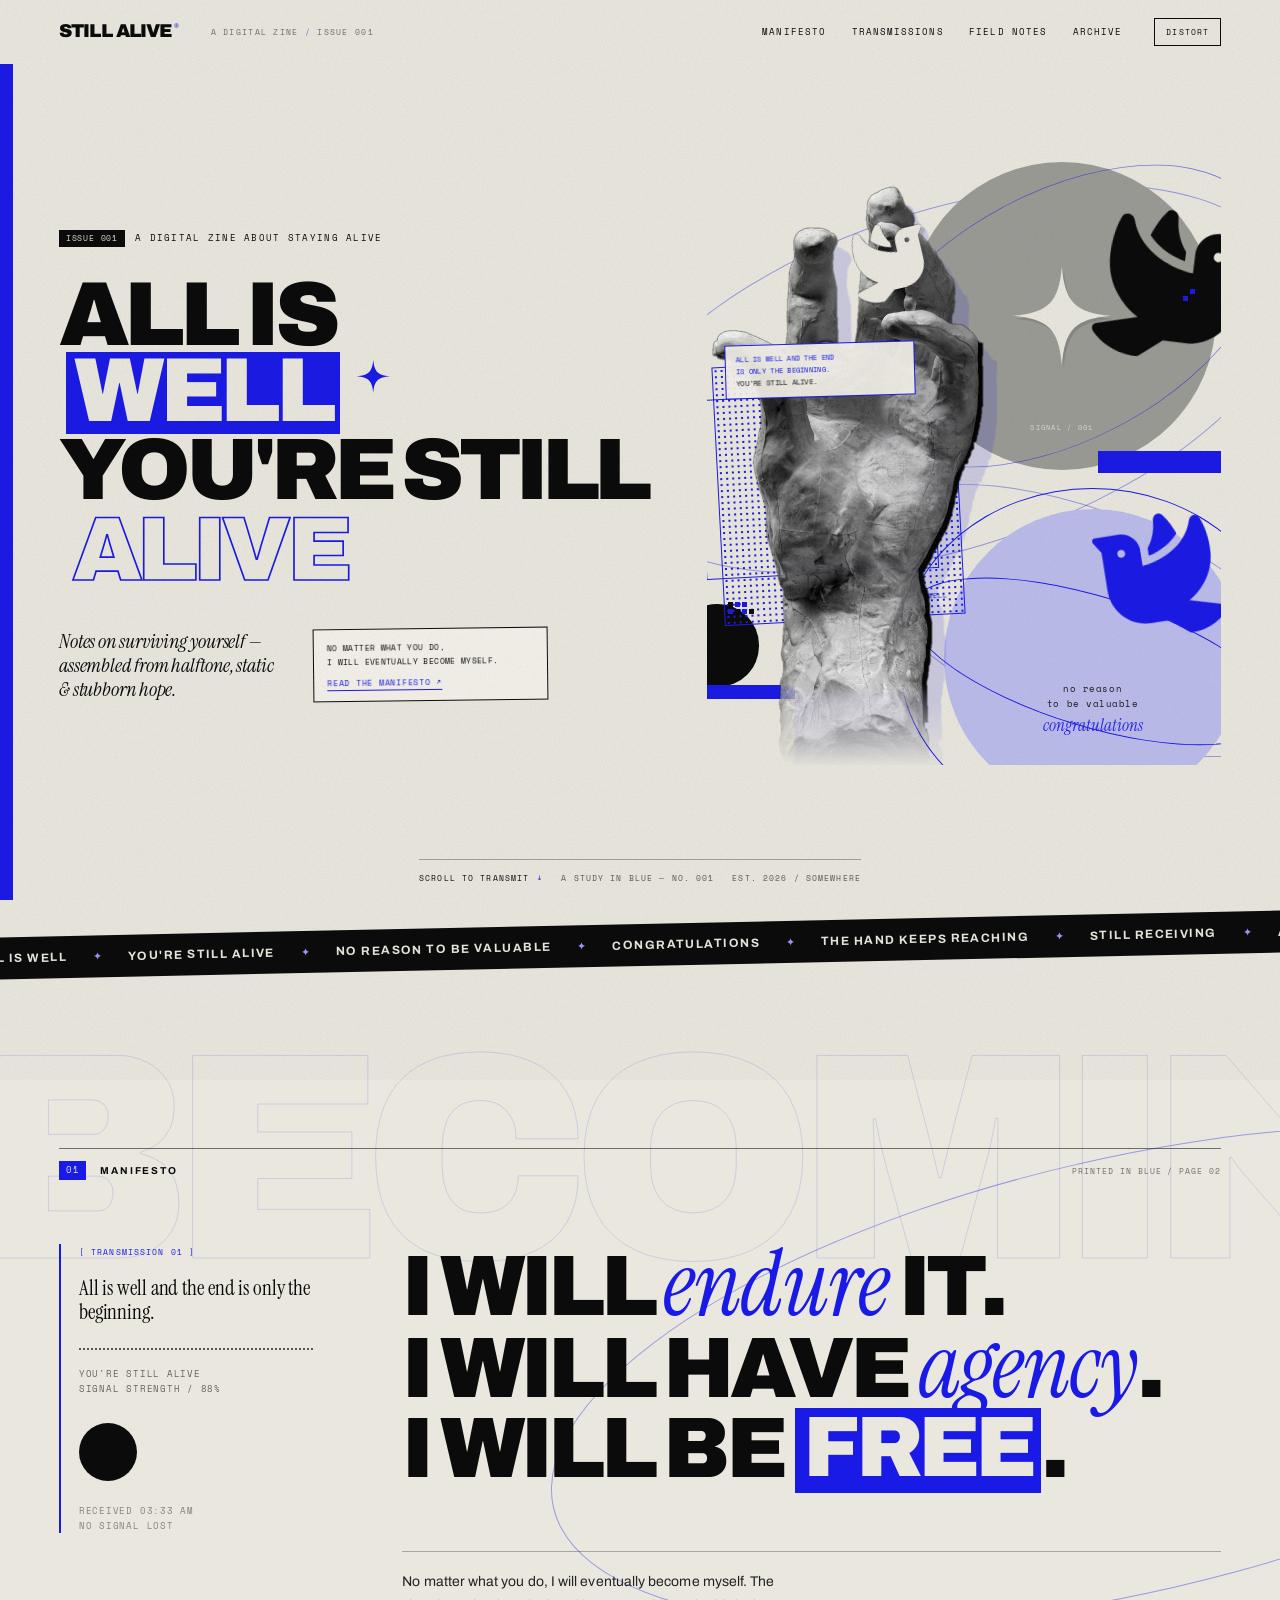
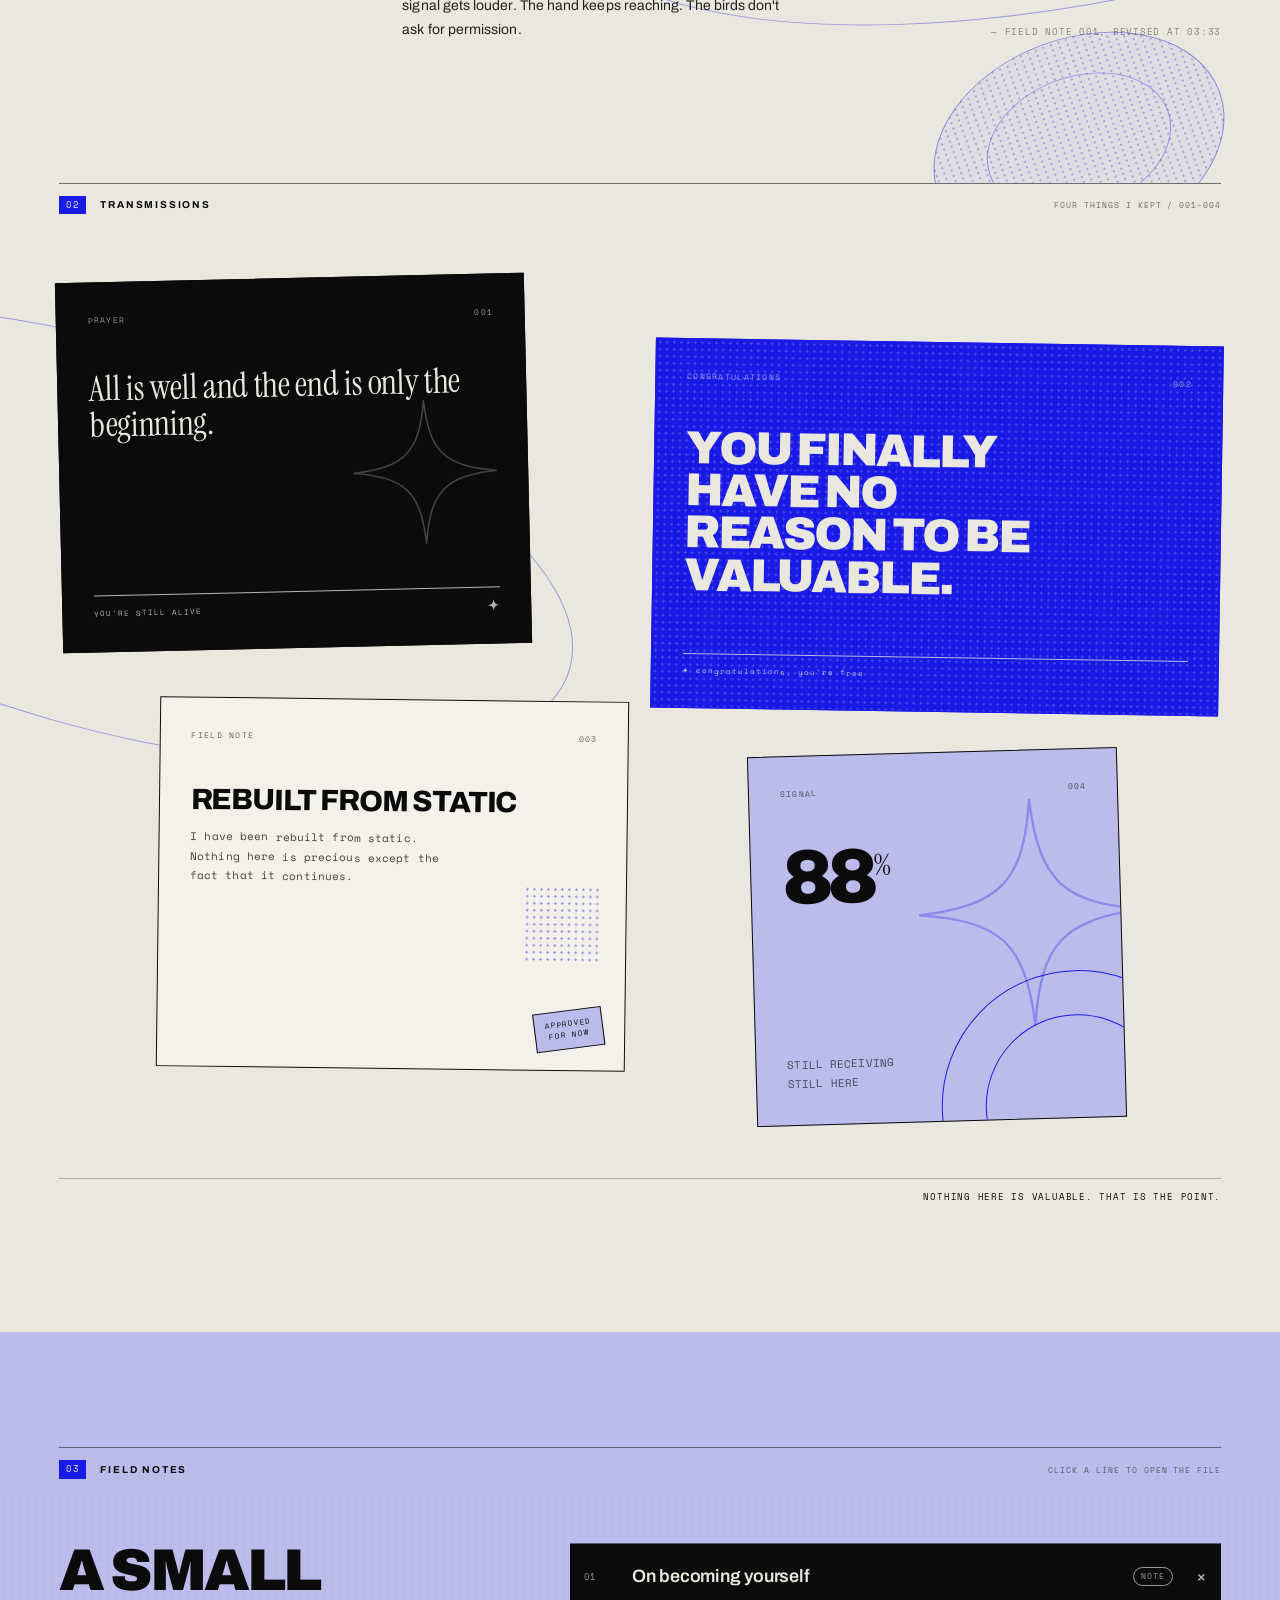
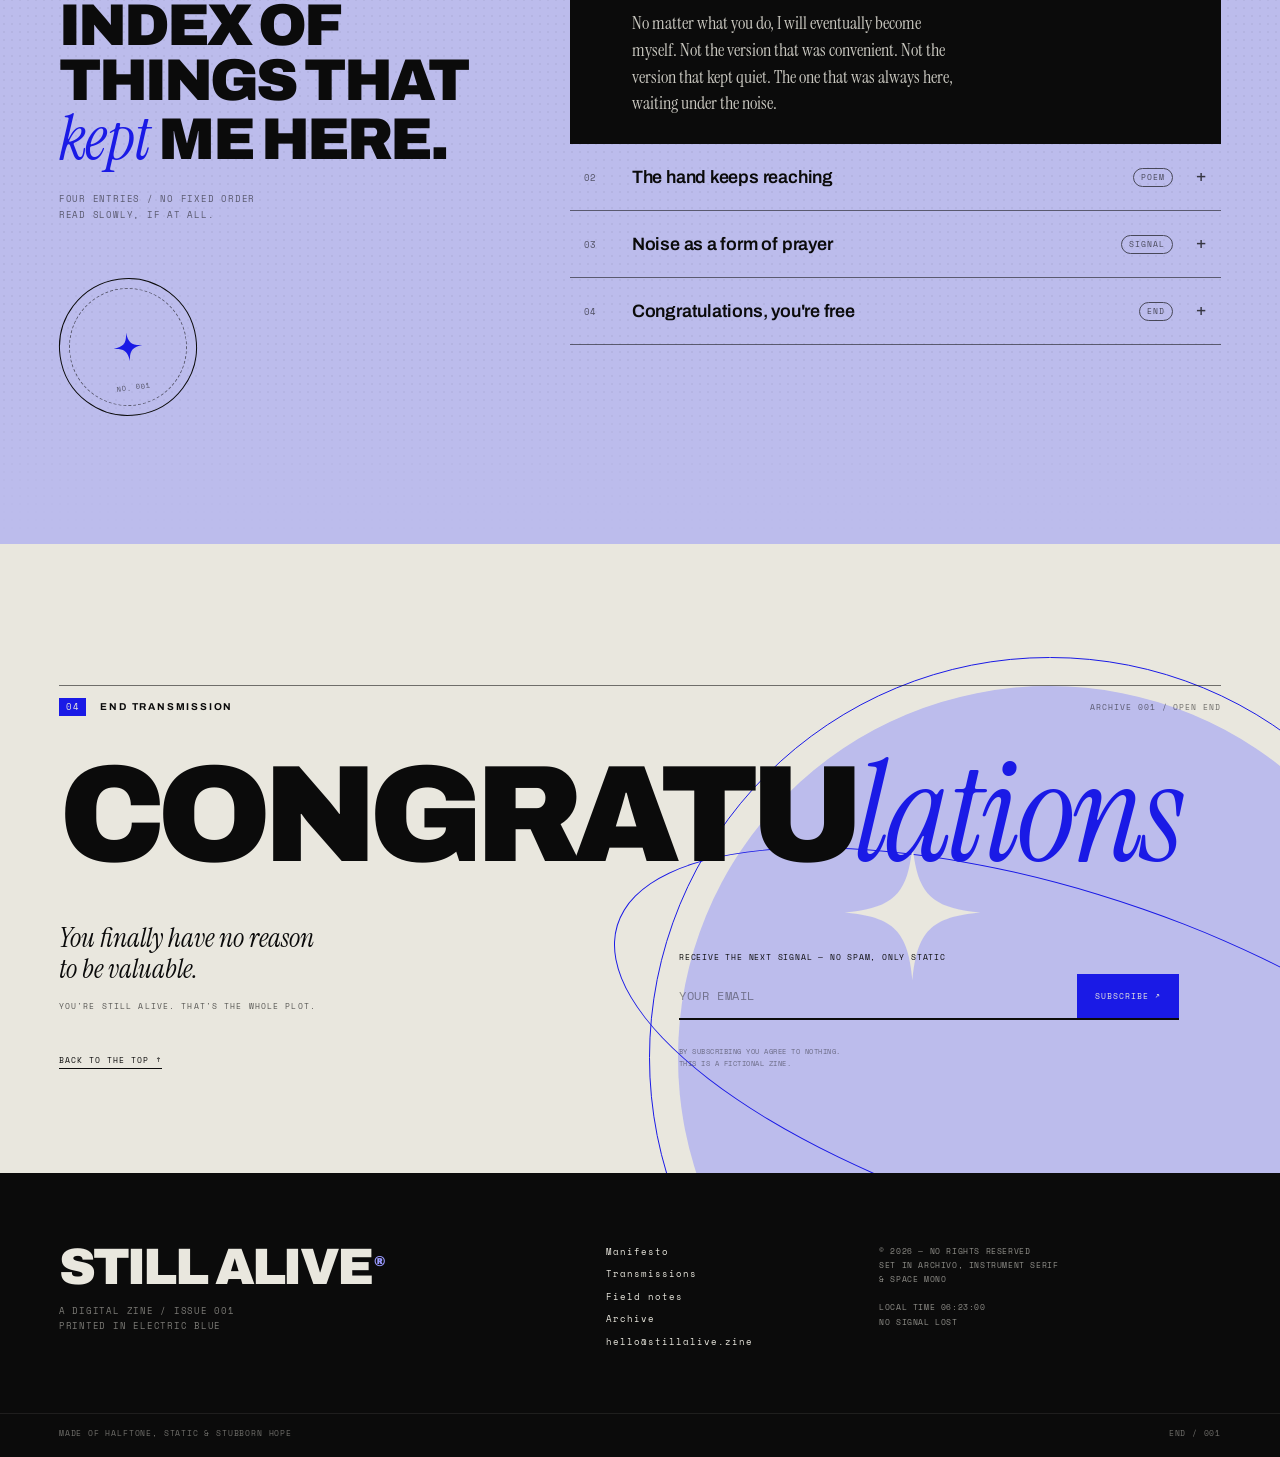
==== still-alive/index.html @ b141e4cf "Prepare Still Alive and companion poster for GitHub Pages" ====
<!DOCTYPE html>
<html lang="en">
<head>
<meta charset="utf-8">
<meta name="viewport" content="width=device-width, initial-scale=1">
<title>STILL ALIVE — Issue 001</title>
<meta name="description" content="A digital zine about surviving yourself. Assembled from halftone, static and stubborn hope.">
<meta name="theme-color" content="#e9e7de">
<link rel="icon" href="data:image/svg+xml,%3Csvg xmlns='http://www.w3.org/2000/svg' viewBox='0 0 100 100'%3E%3Crect width='100' height='100' fill='%231a1ae6'/%3E%3Cpath d='M50 5C53 38 62 47 95 50 62 53 53 62 50 95 47 62 38 53 5 50 38 47 47 38 50 5Z' fill='%23e9e7de'/%3E%3C/svg%3E">
<link rel="preconnect" href="https://fonts.googleapis.com">
<link rel="preconnect" href="https://fonts.gstatic.com" crossorigin>
<link href="https://fonts.googleapis.com/css2?family=Archivo:ital,wght@0,400;0,500;0,600;0,700;0,800;0,900;1,400;1,600&family=Instrument+Serif:ital@0;1&family=Space+Mono:ital,wght@0,400;0,700;1,400&display=swap" rel="stylesheet">
<link rel="stylesheet" href="assets/styles.css">
<script>document.documentElement.classList.add('js');</script>
</head>
<body>

<!-- Icon sprite: dove + hand glyphs from Font Awesome Free 6.5.2 (CC BY 4.0) -->
<svg class="sprite" width="0" height="0" aria-hidden="true" focusable="false">
  <defs>
    <symbol id="icon-dove" viewBox="0 0 512 512">
      <path d="M160.8 96.5c14 17 31 30.9 49.5 42.2c25.9 15.8 53.7 25.9 77.7 31.6V138.8C265.8 108.5 250 71.5 248.6 28c-.4-11.3-7.5-21.5-18.4-24.4c-7.6-2-15.8-.2-21 5.8c-13.3 15.4-32.7 44.6-48.4 87.2zM320 144v30.6l0 0v1.3l0 0 0 32.1c-60.8-5.1-185-43.8-219.3-157.2C97.4 40 87.9 32 76.6 32c-7.9 0-15.3 3.9-18.8 11C46.8 65.9 32 112.1 32 176c0 116.9 80.1 180.5 118.4 202.8L11.8 416.6C6.7 418 2.6 421.8.9 426.8s-.8 10.6 2.3 14.8C21.7 466.2 77.3 512 160 512c3.6 0 7.2-1.2 10-3.5L245.6 448H320c88.4 0 160-71.6 160-160V128l29.9-44.9c1.3-2 2.1-4.4 2.1-6.8c0-6.8-5.5-12.3-12.3-12.3H400c-44.2 0-80 35.8-80 80zm80-16a16 16 0 1 1 0 32 16 16 0 1 1 0-32z"/>
    </symbol>
    <symbol id="icon-star" viewBox="0 0 100 100">
      <path d="M50 2C53.2 36.8 63.2 46.8 98 50 63.2 53.2 53.2 63.2 50 98 46.8 63.2 36.8 53.2 2 50 36.8 46.8 46.8 36.8 50 2Z"/>
    </symbol>
  </defs>
</svg>

<a class="skip-link" href="#main">SKIP TO CONTENT</a>
<div class="grain" aria-hidden="true"></div>
<div class="glitch-overlay" aria-hidden="true"></div>
<div class="cursor" aria-hidden="true"><span class="cursor__dot"></span></div>
<div class="progress" aria-hidden="true"><span id="progressBar"></span></div>

<header class="nav" id="nav">
  <a class="brand" href="#top" aria-label="Still Alive, back to top">
    STILL ALIVE<span class="brand__reg" aria-hidden="true">®</span>
  </a>
  <p class="nav__tag mono">A DIGITAL ZINE <span aria-hidden="true">/</span> ISSUE 001</p>
  <nav class="nav__links" aria-label="Primary">
    <a href="#manifesto">Manifesto</a>
    <a href="#transmissions">Transmissions</a>
    <a href="#notes">Field notes</a>
    <a href="#archive">Archive</a>
  </nav>
  <div class="nav__actions">
    <button class="btn-distort mono" id="distort" type="button" aria-label="Add a short visual distortion to the page">DISTORT</button>
    <button class="menu-toggle" id="menuToggle" type="button" aria-expanded="false" aria-controls="mobileMenu">
      <span class="menu-toggle__label">MENU</span>
      <span class="menu-toggle__icon" aria-hidden="true"><i></i><i></i></span>
    </button>
  </div>
</header>

<div class="mobile-menu" id="mobileMenu" aria-hidden="true">
  <nav class="mobile-menu__nav" aria-label="Mobile">
    <a href="#manifesto"><span>01</span>Manifesto</a>
    <a href="#transmissions"><span>02</span>Transmissions</a>
    <a href="#notes"><span>03</span>Field notes</a>
    <a href="#archive"><span>04</span>Archive</a>
  </nav>
  <div class="mobile-menu__foot">
    <p>ALL IS WELL.<br>YOU'RE STILL ALIVE.</p>
    <span class="mono">SCROLL / 2026</span>
  </div>
</div>

<main id="main">

  <section class="hero" id="top">
    <div class="hero__rail" aria-hidden="true"></div>

    <div class="hero__grid">
      <div class="hero__copy">
        <p class="eyebrow">
          <span class="eyebrow__tag mono">ISSUE 001</span>
          <span class="mono">A DIGITAL ZINE ABOUT STAYING ALIVE</span>
        </p>

        <h1 class="hero__title" aria-label="All is well. You're still alive.">
          <span class="hl hl--1" aria-hidden="true">ALL IS</span>
          <span class="hl hl--2" aria-hidden="true"><span class="hl__fill">WELL</span><svg class="hl__star" viewBox="0 0 100 100"><use href="#icon-star"/></svg></span>
          <span class="hl hl--3" aria-hidden="true">YOU'RE STILL</span>
          <span class="hl hl--4" aria-hidden="true">ALIVE</span>
        </h1>

        <div class="hero__sub">
          <p class="hero__lede">Notes on surviving yourself — assembled from halftone, static &amp; stubborn hope.</p>
          <p class="hero__caption mono">NO MATTER WHAT YOU DO,<br>I WILL EVENTUALLY BECOME MYSELF.<br><a href="#manifesto">READ THE MANIFESTO <span aria-hidden="true">↗</span></a></p>
        </div>
      </div>

      <div class="hero__stage">
        <div class="stage" id="stage" aria-hidden="true">
          <span class="wire wire--a"></span>
          <span class="wire wire--b"></span>

          <div class="orb">
            <span class="orb__ring"></span>
            <svg class="orb__star" viewBox="0 0 100 100"><use href="#icon-star"/></svg>
            <span class="orb__label mono">SIGNAL / 001</span>
          </div>

          <div class="dots-panel">
            <span class="dots-panel__edge"></span>
            <span class="dots-panel__label mono">ALL IS WELL</span>
          </div>

          <div class="lav-orb">
            <span class="lav-orb__ring"></span>
            <p class="lav-orb__text mono">no reason<br>to be valuable<br><em>congratulations</em></p>
          </div>

          <svg class="dove dove--ink"><use href="#icon-dove"/></svg>
          <svg class="dove dove--blue"><use href="#icon-dove"/></svg>
          <svg class="dove dove--paper"><use href="#icon-dove"/></svg>

          <p class="stage__note mono">ALL IS WELL AND THE END<br>IS ONLY THE BEGINNING.<br><span>YOU'RE STILL ALIVE.</span></p>

          <div class="hand-wrap">
            <img src="assets/hand-fade.png" alt="" width="518" height="1042" loading="eager" decoding="async">
          </div>

          <span class="black-disc"></span>
          <span class="blue-bar blue-bar--1"></span>
          <span class="blue-bar blue-bar--2"></span>
          <span class="pixel pixel--1"></span>
          <span class="pixel pixel--2"></span>
        </div>
      </div>
    </div>

    <div class="hero__foot">
      <a class="scroll-cue mono" href="#manifesto">
        <span>SCROLL TO TRANSMIT</span>
        <span class="scroll-cue__arrow" aria-hidden="true">↓</span>
      </a>
      <p class="mono">A STUDY IN BLUE — NO. 001</p>
      <p class="mono">EST. 2026 / SOMEWHERE</p>
    </div>
  </section>

  <div class="marquee-wrap" aria-hidden="true">
    <div class="marquee">
      <div class="marquee__track">
        <div class="marquee__group">
          <span>ALL IS WELL</span><i>✦</i>
          <span>YOU'RE STILL ALIVE</span><i>✦</i>
          <span>NO REASON TO BE VALUABLE</span><i>✦</i>
          <span>CONGRATULATIONS</span><i>✦</i>
          <span>THE HAND KEEPS REACHING</span><i>✦</i>
          <span>STILL RECEIVING</span><i>✦</i>
        </div>
        <div class="marquee__group">
          <span>ALL IS WELL</span><i>✦</i>
          <span>YOU'RE STILL ALIVE</span><i>✦</i>
          <span>NO REASON TO BE VALUABLE</span><i>✦</i>
          <span>CONGRATULATIONS</span><i>✦</i>
          <span>THE HAND KEEPS REACHING</span><i>✦</i>
          <span>STILL RECEIVING</span><i>✦</i>
        </div>
      </div>
    </div>
  </div>

  <section class="manifesto" id="manifesto">
    <span class="ghost-word" aria-hidden="true">BECOMING</span>
    <span class="wire wire--manifesto" aria-hidden="true"></span>
    <div class="wrap">
      <header class="sec-head" data-reveal>
        <span class="sec-num mono">01</span>
        <h2 class="sec-label">Manifesto</h2>
        <span class="sec-meta mono">PRINTED IN BLUE / PAGE 02</span>
      </header>

      <div class="manifesto__grid">
        <aside class="manifesto__aside" data-reveal>
          <p class="mono aside-label">[ TRANSMISSION 01 ]</p>
          <p class="aside-quote">All is well and the end is only the beginning.</p>
          <div class="dot-rule" aria-hidden="true"></div>
          <p class="mono tiny">YOU'RE STILL ALIVE<br>SIGNAL STRENGTH / 88%</p>
          <span class="black-dot" aria-hidden="true"></span>
          <p class="mono tiny aside-foot">RECEIVED 03:33 AM<br>NO SIGNAL LOST</p>
        </aside>

        <div class="manifesto__main">
          <p class="statement" data-reveal>I will <em>endure</em> it.<br>I will have <em>agency</em>.<br>I will be <span class="mark">free</span>.</p>
          <div class="manifesto__bottom" data-reveal>
            <p class="manifesto__text">No matter what you do, I will eventually become myself. The signal gets louder. The hand keeps reaching. The birds don't ask for permission.</p>
            <p class="mono tiny manifesto__sig">— FIELD NOTE 001, REVISED AT 03:33</p>
          </div>
        </div>
      </div>
    </div>
    <div class="man-orb" aria-hidden="true"><span></span></div>
  </section>

  <section class="transmissions" id="transmissions">
    <span class="wire wire--transmissions" aria-hidden="true"></span>
    <div class="wrap">
      <header class="sec-head" data-reveal>
        <span class="sec-num mono">02</span>
        <h2 class="sec-label">Transmissions</h2>
        <span class="sec-meta mono">FOUR THINGS I KEPT / 001–004</span>
      </header>

      <div class="collage">
        <article class="card card--prayer" data-reveal>
          <header class="card__head mono"><span>PRAYER</span><span>001</span></header>
          <svg class="card__star" viewBox="0 0 100 100" aria-hidden="true"><use href="#icon-star"/></svg>
          <p class="card__serif">All is well and the end is only the beginning.</p>
          <footer class="card__foot mono">
            <span>YOU'RE STILL ALIVE</span>
            <svg class="icon-star" viewBox="0 0 100 100" aria-hidden="true"><use href="#icon-star"/></svg>
          </footer>
        </article>

        <article class="card card--congrats" data-reveal style="--d:.08s">
          <header class="card__head mono"><span>CONGRATULATIONS</span><span>002</span></header>
          <p class="card__big">You finally have no reason to be valuable.</p>
          <footer class="card__foot mono"><span>✦ congratulations, you're free</span></footer>
        </article>

        <article class="card card--note" data-reveal>
          <header class="card__head mono"><span>FIELD NOTE</span><span>003</span></header>
          <h3 class="card__title">Rebuilt from static</h3>
          <p class="card__mono mono">I have been rebuilt from static. Nothing here is precious except the fact that it continues.</p>
          <span class="stamp mono">APPROVED<br>FOR NOW</span>
        </article>

        <article class="card card--signal" data-reveal style="--d:.08s">
          <header class="card__head mono"><span>SIGNAL</span><span>004</span></header>
          <svg class="card__star" viewBox="0 0 100 100" aria-hidden="true"><use href="#icon-star"/></svg>
          <p class="stat">88<span>%</span></p>
          <p class="card__mono mono">STILL RECEIVING<br>STILL HERE</p>
          <div class="mini-orbit" aria-hidden="true"><span></span></div>
        </article>
      </div>

      <p class="transmissions__foot mono tiny" data-reveal>NOTHING HERE IS VALUABLE. THAT IS THE POINT.</p>
    </div>
  </section>

  <section class="notes" id="notes">
    <span class="notes__grain" aria-hidden="true"></span>
    <div class="wrap">
      <header class="sec-head" data-reveal>
        <span class="sec-num mono">03</span>
        <h2 class="sec-label">Field notes</h2>
        <span class="sec-meta mono">CLICK A LINE TO OPEN THE FILE</span>
      </header>

      <div class="notes__grid">
        <div class="notes__intro" data-reveal>
          <h2 class="notes__title">A small index of things that <em>kept</em> me here.</h2>
          <p class="mono tiny notes__hint">FOUR ENTRIES / NO FIXED ORDER<br>READ SLOWLY, IF AT ALL.</p>
          <div class="notes__seal" aria-hidden="true">
            <svg viewBox="0 0 100 100"><use href="#icon-star"/></svg>
            <span class="mono">NO. 001</span>
          </div>
        </div>

        <div class="acc" data-reveal>
          <div class="acc__item is-open">
            <button class="acc__trigger" type="button" aria-expanded="true" aria-controls="note-1" id="note-btn-1">
              <span class="acc__idx mono">01</span>
              <span class="acc__title">On becoming yourself</span>
              <span class="acc__tag mono">NOTE</span>
              <span class="acc__plus" aria-hidden="true">+</span>
            </button>
            <div class="acc__panel" id="note-1" role="region" aria-labelledby="note-btn-1">
              <div class="acc__inner">
                <p class="acc__body">No matter what you do, I will eventually become myself. Not the version that was convenient. Not the version that kept quiet. The one that was always here, waiting under the noise.</p>
              </div>
            </div>
          </div>

          <div class="acc__item">
            <button class="acc__trigger" type="button" aria-expanded="false" aria-controls="note-2" id="note-btn-2">
              <span class="acc__idx mono">02</span>
              <span class="acc__title">The hand keeps reaching</span>
              <span class="acc__tag mono">POEM</span>
              <span class="acc__plus" aria-hidden="true">+</span>
            </button>
            <div class="acc__panel" id="note-2" role="region" aria-labelledby="note-btn-2">
              <div class="acc__inner">
                <p class="acc__body">There is no dignity in pretending you don't want anything. Reach. Even when the frame cuts you off at the wrist. Even when no one is looking. Even when the light is bad.</p>
              </div>
            </div>
          </div>

          <div class="acc__item">
            <button class="acc__trigger" type="button" aria-expanded="false" aria-controls="note-3" id="note-btn-3">
              <span class="acc__idx mono">03</span>
              <span class="acc__title">Noise as a form of prayer</span>
              <span class="acc__tag mono">SIGNAL</span>
              <span class="acc__plus" aria-hidden="true">+</span>
            </button>
            <div class="acc__panel" id="note-3" role="region" aria-labelledby="note-btn-3">
              <div class="acc__inner">
                <p class="acc__body">I stopped asking the static to become clear. Some signals are only true while they are breaking. All is well. All is well. All is well. The repetition is not a mistake.</p>
              </div>
            </div>
          </div>

          <div class="acc__item">
            <button class="acc__trigger" type="button" aria-expanded="false" aria-controls="note-4" id="note-btn-4">
              <span class="acc__idx mono">04</span>
              <span class="acc__title">Congratulations, you're free</span>
              <span class="acc__tag mono">END</span>
              <span class="acc__plus" aria-hidden="true">+</span>
            </button>
            <div class="acc__panel" id="note-4" role="region" aria-labelledby="note-btn-4">
              <div class="acc__inner">
                <p class="acc__body">You finally have no reason to be valuable. No use, no proof, no performance. Just the blue hour and a body that keeps going. Congratulations. You were never required to be useful.</p>
              </div>
            </div>
          </div>
        </div>
      </div>
    </div>
  </section>

  <section class="closing" id="archive">
    <div class="closing__orb" aria-hidden="true">
      <span class="closing__ring closing__ring--1"></span>
      <span class="closing__ring closing__ring--2"></span>
      <span class="closing__star"><svg viewBox="0 0 100 100"><use href="#icon-star"/></svg></span>
      <p class="mono">STAY<br>ALIVE</p>
    </div>

    <div class="wrap">
      <header class="sec-head" data-reveal>
        <span class="sec-num mono">04</span>
        <h2 class="sec-label">End transmission</h2>
        <span class="sec-meta mono">ARCHIVE 001 / OPEN END</span>
      </header>

      <h2 class="closing__title" data-reveal>
        <span class="closing__caps">CONGRATU</span><span class="closing__script">lations</span>
      </h2>

      <div class="closing__grid">
        <div class="closing__copy" data-reveal>
          <p class="closing__lead">You finally have no reason to be valuable.</p>
          <p class="closing__sub mono">YOU'RE STILL ALIVE. THAT'S THE WHOLE PLOT.</p>
          <a class="top-link mono" href="#top">BACK TO THE TOP <span aria-hidden="true">↑</span></a>
        </div>

        <form class="signup" id="signup" novalidate data-reveal>
          <label class="mono" for="email">RECEIVE THE NEXT SIGNAL — NO SPAM, ONLY STATIC</label>
          <div class="signup__row">
            <input id="email" name="email" type="email" inputmode="email" autocomplete="email" placeholder="YOUR EMAIL" required>
            <button class="mono" type="submit" id="signupBtn">SUBSCRIBE <span aria-hidden="true">↗</span></button>
          </div>
          <p class="signup__msg mono" id="signupMsg" role="status" aria-live="polite"></p>
          <p class="signup__fine mono">BY SUBSCRIBING YOU AGREE TO NOTHING.<br>THIS IS A FICTIONAL ZINE.</p>
        </form>
      </div>
    </div>
  </section>

</main>

<footer class="foot">
  <div class="wrap foot__grid">
    <div class="foot__brand">
      <p class="foot__logo">STILL ALIVE<span aria-hidden="true">®</span></p>
      <p class="mono tiny">A DIGITAL ZINE / ISSUE 001<br>PRINTED IN ELECTRIC BLUE</p>
    </div>

    <nav class="foot__nav" aria-label="Footer">
      <a href="#manifesto">Manifesto</a>
      <a href="#transmissions">Transmissions</a>
      <a href="#notes">Field notes</a>
      <a href="#archive">Archive</a>
      <a href="mailto:hello@stillalive.zine">hello@stillalive.zine</a>
    </nav>

    <div class="foot__meta mono tiny">
      <p>© 2026 — NO RIGHTS RESERVED<br>SET IN ARCHIVO, INSTRUMENT SERIF<br>&amp; SPACE MONO</p>
      <p>LOCAL TIME <span id="clock">--:--:--</span><br>NO SIGNAL LOST</p>
    </div>
  </div>

  <div class="foot__bottom mono">
    <span>MADE OF HALFTONE, STATIC &amp; STUBBORN HOPE</span>
    <span>END / 001</span>
  </div>
</footer>

<script src="assets/main.js" defer></script>
</body>
</html>
---- still-alive/assets/styles.css ----
/* ==========================================================================
   STILL ALIVE — Issue 001
   A digital zine in electric blue, halftone and stubborn hope.
   ========================================================================== */

:root {
  --paper: #e9e7de;
  --paper-2: #f3f1e9;
  --ink: #0b0b0b;
  --blue: #1a1ae6;
  --blue-deep: #1111a8;
  --blue-soft: #9a9aff;
  --lav: #bcbcec;
  --gray: #9b9b96;
  --sans: "Archivo", "Helvetica Neue", Helvetica, Arial, sans-serif;
  --serif: "Instrument Serif", "Times New Roman", Times, serif;
  --mono: "Space Mono", "Courier New", Courier, monospace;
  --pad: clamp(20px, 4.6vw, 72px);
  --max: 1440px;
  --ease: cubic-bezier(.2, .7, .2, 1);
}

*, *::before, *::after { box-sizing: border-box; }

html {
  scroll-behavior: smooth;
  -webkit-text-size-adjust: 100%;
}

body {
  margin: 0;
  background: var(--paper);
  color: var(--ink);
  font-family: var(--sans);
  font-size: 16px;
  line-height: 1.5;
  overflow-x: hidden;
  -webkit-font-smoothing: antialiased;
  text-rendering: optimizeLegibility;
}

body.menu-open { overflow: hidden; }

::selection { background: var(--blue); color: var(--paper); }

img, svg { display: block; }
img { max-width: 100%; height: auto; }
a { color: inherit; }
button, input { font: inherit; }

:focus-visible {
  outline: 2px solid var(--blue);
  outline-offset: 4px;
}

.skip-link {
  position: fixed;
  top: 10px;
  left: 10px;
  z-index: 10000;
  padding: 10px 14px;
  background: var(--ink);
  color: var(--paper);
  font-family: var(--mono);
  font-size: 11px;
  letter-spacing: .1em;
  text-decoration: none;
  transform: translateY(-160%);
  transition: transform .25s var(--ease);
}
.skip-link:focus { transform: none; }

.mono { font-family: var(--mono); }
.serif { font-family: var(--serif); }
.tiny { font-size: 8.5px; line-height: 1.8; letter-spacing: .09em; }

.sprite {
  position: absolute;
  width: 0;
  height: 0;
  overflow: hidden;
}

/* Paper grain ------------------------------------------------------------ */
.grain {
  position: fixed;
  inset: -20%;
  z-index: 9000;
  pointer-events: none;
  opacity: .5;
  mix-blend-mode: multiply;
  background-image: url("data:image/svg+xml,%3Csvg xmlns='http://www.w3.org/2000/svg' width='180' height='180'%3E%3Cfilter id='n'%3E%3CfeTurbulence type='fractalNoise' baseFrequency='.85' numOctaves='3' stitchTiles='stitch'/%3E%3CfeColorMatrix type='saturate' values='0'/%3E%3C/filter%3E%3Crect width='180' height='180' filter='url(%23n)' opacity='.3'/%3E%3C/svg%3E");
  background-size: 180px 180px;
}

.glitch-overlay {
  position: fixed;
  inset: 0;
  z-index: 9400;
  pointer-events: none;
  opacity: 0;
  background: repeating-linear-gradient(0deg, rgba(26, 26, 230, .18) 0 1px, transparent 1px 7px);
  mix-blend-mode: multiply;
}

/* Scroll progress -------------------------------------------------------- */
.progress {
  position: fixed;
  top: 0;
  left: 0;
  right: 0;
  height: 2px;
  z-index: 9800;
  pointer-events: none;
}
.progress span {
  display: block;
  width: 0;
  height: 100%;
  background: var(--blue);
}

/* Custom cursor ---------------------------------------------------------- */
.cursor {
  position: fixed;
  top: 0;
  left: 0;
  z-index: 9600;
  width: 30px;
  height: 30px;
  border: 1px solid var(--blue);
  border-radius: 50%;
  pointer-events: none;
  opacity: 0;
  transform: translate(-50%, -50%);
  mix-blend-mode: multiply;
  transition: width .25s var(--ease), height .25s var(--ease), background .25s var(--ease), opacity .2s linear;
  display: none;
}
.cursor__dot {
  position: absolute;
  top: 50%;
  left: 50%;
  width: 3px;
  height: 3px;
  border-radius: 50%;
  background: var(--blue);
  transform: translate(-50%, -50%);
}
.cursor.is-on { opacity: 1; }
.cursor.is-active {
  width: 54px;
  height: 54px;
  background: rgba(26, 26, 230, .07);
}
@media (hover: hover) and (pointer: fine) {
  .cursor { display: block; }
}

/* Navigation ------------------------------------------------------------- */
.nav {
  position: fixed;
  top: 0;
  left: 0;
  right: 0;
  z-index: 100;
  display: flex;
  align-items: center;
  gap: clamp(14px, 2.5vw, 36px);
  height: 64px;
  padding: 0 var(--pad);
  border-bottom: 1px solid transparent;
  transition: background .3s linear, border-color .3s linear, color .3s linear;
}
.nav.is-scrolled {
  background: rgba(233, 231, 222, .88);
  -webkit-backdrop-filter: blur(10px);
  backdrop-filter: blur(10px);
  border-color: rgba(11, 11, 11, .16);
}
.brand {
  display: inline-flex;
  align-items: flex-start;
  gap: 2px;
  color: var(--ink);
  font-size: clamp(17px, 1.45vw, 20px);
  font-weight: 900;
  letter-spacing: -.045em;
  line-height: 1;
  word-spacing: .1em;
  text-decoration: none;
  white-space: nowrap;
}
.brand__reg {
  font-family: var(--mono);
  font-size: 8px;
  font-weight: 400;
  letter-spacing: 0;
  margin-top: 1px;
  color: var(--blue);
  transition: color .3s linear;
}
.nav__tag {
  margin: 0;
  font-size: 8px;
  letter-spacing: .16em;
  opacity: .55;
  white-space: nowrap;
}
.nav__tag span { color: var(--blue); }
.nav__links {
  display: flex;
  align-items: center;
  gap: clamp(14px, 2vw, 28px);
  margin-left: auto;
}
.nav__links a {
  position: relative;
  font-family: var(--mono);
  font-size: 9px;
  letter-spacing: .12em;
  text-transform: uppercase;
  text-decoration: none;
  padding: 6px 0;
  color: var(--ink);
}
.nav__links a::after {
  content: "";
  position: absolute;
  left: 0;
  right: 0;
  bottom: 0;
  height: 1px;
  background: var(--blue);
  transform: scaleX(0);
  transform-origin: left;
  transition: transform .3s var(--ease);
}
.nav__links a:hover::after,
.nav__links a:focus-visible::after { transform: scaleX(1); }
.nav__actions {
  display: flex;
  align-items: center;
  gap: 10px;
}
.btn-distort {
  appearance: none;
  background: transparent;
  border: 1px solid var(--ink);
  color: var(--ink);
  padding: 7px 11px;
  font-size: 8px;
  letter-spacing: .14em;
  cursor: pointer;
  transition: background .25s, color .25s, border-color .25s;
}
.btn-distort:hover { background: var(--blue); border-color: var(--blue); color: var(--paper); }
.menu-toggle {
  display: none;
  align-items: center;
  gap: 8px;
  border: 0;
  background: transparent;
  color: currentColor;
  padding: 8px 0;
  cursor: pointer;
}
.menu-toggle__label {
  font-family: var(--mono);
  font-size: 8.5px;
  letter-spacing: .14em;
}
.menu-toggle__icon {
  position: relative;
  display: block;
  width: 18px;
  height: 10px;
}
.menu-toggle__icon i {
  position: absolute;
  left: 0;
  width: 100%;
  height: 1px;
  background: currentColor;
  transition: transform .3s var(--ease), top .3s var(--ease);
}
.menu-toggle__icon i:first-child { top: 2px; }
.menu-toggle__icon i:last-child { top: 8px; }
body.menu-open .menu-toggle__icon i:first-child { top: 5px; transform: rotate(45deg); }
body.menu-open .menu-toggle__icon i:last-child { top: 5px; transform: rotate(-45deg); }

/* Mobile menu ------------------------------------------------------------ */
.mobile-menu {
  position: fixed;
  inset: 0;
  z-index: 90;
  display: flex;
  flex-direction: column;
  justify-content: space-between;
  padding: 96px var(--pad) 28px;
  background: var(--blue);
  color: var(--paper);
  opacity: 0;
  visibility: hidden;
  pointer-events: none;
  transition: opacity .35s var(--ease), visibility .35s;
}
.mobile-menu.is-open {
  opacity: 1;
  visibility: visible;
  pointer-events: auto;
}
.mobile-menu__nav {
  display: flex;
  flex-direction: column;
  gap: 4px;
}
.mobile-menu__nav a {
  display: flex;
  align-items: baseline;
  gap: 14px;
  color: var(--paper);
  text-decoration: none;
  font-size: clamp(2.5rem, 10.5vw, 4rem);
  font-weight: 800;
  letter-spacing: -.05em;
  line-height: 1.05;
  text-transform: uppercase;
  border-bottom: 1px solid rgba(233, 231, 222, .28);
  padding: 10px 0;
}
.mobile-menu__nav a span {
  font-family: var(--mono);
  font-size: 9px;
  font-weight: 400;
  letter-spacing: .1em;
  opacity: .7;
}
.mobile-menu__foot {
  display: flex;
  justify-content: space-between;
  align-items: flex-end;
  gap: 20px;
  border-top: 1px solid rgba(233, 231, 222, .4);
  padding-top: 14px;
}
.mobile-menu__foot p {
  margin: 0;
  font-family: var(--serif);
  font-size: 22px;
  font-style: italic;
  line-height: 1.1;
}
.mobile-menu__foot span { font-size: 8px; letter-spacing: .16em; opacity: .7; }

body.menu-open .nav {
  background: var(--blue);
  color: var(--paper);
  border-color: transparent;
  -webkit-backdrop-filter: none;
  backdrop-filter: none;
}
body.menu-open .nav .brand,
body.menu-open .nav__tag,
body.menu-open .nav__tag span,
body.menu-open .menu-toggle,
body.menu-open .btn-distort { color: var(--paper); }
body.menu-open .nav .brand__reg { color: var(--paper); }
body.menu-open .btn-distort { border-color: rgba(233, 231, 222, .55); }

/* Hero ------------------------------------------------------------------- */
.hero {
  position: relative;
  display: flex;
  flex-direction: column;
  min-height: 100svh;
  padding: 88px var(--pad) 0;
  overflow: hidden;
}
.hero__rail {
  position: absolute;
  left: 0;
  top: 64px;
  bottom: 0;
  width: clamp(7px, 1vw, 14px);
  background: var(--blue);
  z-index: 1;
}
.hero__grid {
  position: relative;
  z-index: 2;
  display: grid;
  grid-template-columns: minmax(0, 1.1fr) minmax(320px, .9fr);
  align-items: center;
  gap: clamp(8px, 1.6vw, 28px);
  width: 100%;
  max-width: var(--max);
  margin: auto;
  flex: 1;
}
.hero__copy {
  position: relative;
  z-index: 3;
  padding-top: 4px;
}
.eyebrow {
  display: flex;
  align-items: center;
  flex-wrap: wrap;
  gap: 10px;
  margin: 0 0 clamp(18px, 2.6vw, 30px);
  font-size: 8.5px;
  letter-spacing: .15em;
  line-height: 1.4;
}
.eyebrow__tag {
  display: inline-block;
  background: var(--ink);
  color: var(--paper);
  padding: 3px 7px;
  font-size: 8px;
  letter-spacing: .1em;
}
.hero__title {
  margin: 0;
  font-weight: 900;
  font-size: clamp(3rem, 7.1vw, 7.5rem);
  line-height: .83;
  letter-spacing: -.06em;
  text-transform: uppercase;
}
.hl {
  display: block;
  width: max-content;
  max-width: 100%;
  position: relative;
  animation: heroIn .9s var(--ease) both;
}
.hl--1 { animation-delay: .12s; }
.hl--2 { margin-left: .08em; animation-delay: .2s; }
.hl--3 { font-size: .96em; letter-spacing: -.065em; animation-delay: .28s; }
.hl--4 {
  margin-left: .14em;
  margin-top: .06em;
  color: transparent;
  -webkit-text-stroke: clamp(1.2px, .13vw, 2.2px) var(--blue);
  animation-delay: .36s;
}
.hl__fill {
  display: inline-block;
  background: var(--blue);
  color: var(--paper);
  padding: .01em .09em .06em;
}
.hl__star {
  display: inline-block;
  width: clamp(24px, 2.7vw, 42px);
  height: auto;
  margin-left: .18em;
  vertical-align: top;
  margin-top: .08em;
  fill: var(--blue);
  animation: spin 22s linear infinite;
}
@supports not (-webkit-text-stroke: 1px black) {
  .hl--4 { color: var(--blue); }
}
@keyframes heroIn {
  from { opacity: 0; transform: translateY(26px); }
  to { opacity: 1; transform: none; }
}
@keyframes spin { to { transform: rotate(360deg); } }

.hero__sub {
  display: flex;
  align-items: flex-end;
  flex-wrap: wrap;
  gap: clamp(18px, 3vw, 40px);
  max-width: 640px;
  margin-top: clamp(24px, 3.2vw, 42px);
  animation: heroIn .9s var(--ease) .48s both;
}
.hero__lede {
  flex: 1 1 210px;
  max-width: 24ch;
  margin: 0;
  font-family: var(--serif);
  font-style: italic;
  font-size: clamp(1.12rem, 1.55vw, 1.4rem);
  line-height: 1.22;
  letter-spacing: -.005em;
}
.hero__caption {
  flex: 0 1 235px;
  margin: 0;
  padding: 11px 13px 10px;
  border: 1px solid var(--ink);
  background: var(--paper-2);
  font-size: 8px;
  line-height: 1.75;
  letter-spacing: .045em;
  transform: rotate(-.7deg);
}
.hero__caption a {
  display: inline-block;
  margin-top: 8px;
  color: var(--blue);
  font-size: 7.5px;
  letter-spacing: .1em;
  text-decoration: none;
  border-bottom: 1px solid var(--blue);
}
.hero__caption a:hover { background: var(--blue); color: var(--paper); }

.hero__stage {
  position: relative;
  height: clamp(480px, 67vh, 700px);
  min-width: 0;
  animation: heroIn 1.1s var(--ease) .35s both;
}
.stage {
  position: absolute;
  inset: 0;
  overflow: hidden;
}

/* Hero collage ----------------------------------------------------------- */
.wire {
  position: absolute;
  border: 1px solid rgba(26, 26, 230, .38);
  border-radius: 50%;
  pointer-events: none;
}
.wire--a {
  width: 138%;
  height: 56%;
  top: 8%;
  left: -22%;
  transform: rotate(-18deg);
}
.wire--b {
  width: 96%;
  height: 36%;
  bottom: 6%;
  right: -22%;
  transform: rotate(22deg);
}

.orb {
  position: absolute;
  top: 0;
  right: 1%;
  width: 60%;
  aspect-ratio: 1;
  border-radius: 50%;
  background: var(--gray);
  display: grid;
  place-items: center;
  z-index: 2;
  transform: translate(calc(var(--mx, 0) * 12px), calc(var(--my, 0) * 9px));
  transition: transform .2s ease-out;
}
.orb__ring {
  position: absolute;
  inset: -13% -22%;
  border: 1px solid rgba(26, 26, 230, .55);
  border-radius: 50%;
  transform: rotate(-28deg) scaleY(.64);
}
.orb__star {
  width: 33%;
  height: auto;
  fill: var(--paper);
  filter: drop-shadow(2px 3px 0 rgba(11, 11, 11, .12));
}
.orb__label {
  position: absolute;
  bottom: 12%;
  font-size: 7px;
  letter-spacing: .18em;
  color: var(--paper);
  opacity: .8;
}

.dots-panel {
  position: absolute;
  top: 33%;
  left: 2%;
  width: 47%;
  height: 43%;
  border: 1px solid var(--blue);
  background-image: radial-gradient(var(--blue) 1.15px, transparent 1.25px);
  background-size: 6px 6px;
  z-index: 3;
  transform: rotate(-3deg) translate(calc(var(--mx, 0) * -16px), calc(var(--my, 0) * -11px));
  transition: transform .2s ease-out;
}
.dots-panel__edge {
  position: absolute;
  inset: 12% 10% 18% -7%;
  border: 1px solid var(--blue);
}
.dots-panel__label {
  position: absolute;
  right: 7%;
  bottom: 5%;
  color: var(--blue);
  font-size: 7px;
  letter-spacing: .15em;
}

.lav-orb {
  position: absolute;
  right: -4%;
  bottom: -7%;
  width: 58%;
  aspect-ratio: 1;
  border-radius: 50%;
  background: var(--lav);
  z-index: 1;
  display: flex;
  align-items: flex-end;
  justify-content: center;
  padding-bottom: 13%;
  transform: translate(calc(var(--mx, 0) * 6px), calc(var(--my, 0) * 5px));
  transition: transform .2s ease-out;
}
.lav-orb::before {
  content: "";
  position: absolute;
  inset: -7% -15%;
  border: 1.5px solid var(--blue);
  border-radius: 50%;
}
.lav-orb__ring {
  position: absolute;
  width: 128%;
  height: 44%;
  left: -14%;
  top: 29%;
  border: 1px solid var(--blue);
  border-radius: 50%;
  transform: rotate(17deg);
}
.lav-orb__text {
  position: relative;
  z-index: 2;
  margin: 0;
  font-size: 9px;
  line-height: 1.7;
  letter-spacing: .06em;
  text-align: center;
  color: var(--ink);
  opacity: .92;
}
.lav-orb__text em {
  font-family: var(--serif);
  font-size: 17px;
  letter-spacing: 0;
  color: var(--blue);
}

.dove {
  position: absolute;
  width: 30%;
  height: auto;
  fill: var(--ink);
  z-index: 4;
}
.dove--ink {
  top: 8%;
  right: -6%;
  width: 31%;
  transform: rotate(7deg) translate(calc(var(--mx, 0) * 22px), calc(var(--my, 0) * 16px));
  transition: transform .2s ease-out;
}
.dove--blue {
  top: 56%;
  right: 0;
  width: 24%;
  fill: var(--blue);
  z-index: 5;
  transform: scaleX(-1) rotate(9deg);
}
.dove--paper {
  top: 4%;
  left: 28%;
  width: 15%;
  fill: var(--paper);
  stroke: var(--ink);
  stroke-width: 4px;
  paint-order: stroke;
  z-index: 5;
  transform: rotate(-13deg);
  filter: drop-shadow(3px 4px 0 rgba(11, 11, 11, .13));
}

.stage__note {
  position: absolute;
  top: 30%;
  left: 3.5%;
  width: 37%;
  margin: 0;
  padding: 8px 10px;
  border: 1px solid var(--blue);
  background: rgba(243, 241, 233, .94);
  color: var(--blue);
  font-size: 7px;
  line-height: 1.7;
  letter-spacing: .04em;
  z-index: 6;
  transform: rotate(-1.6deg);
}
.stage__note span { color: var(--ink); }

.hand-wrap {
  position: absolute;
  left: 1%;
  bottom: 0;
  height: 100%;
  aspect-ratio: 518 / 1150;
  z-index: 4;
  filter: drop-shadow(14px 18px 0 rgba(26, 26, 230, .15));
  transform: translate(calc(var(--mx, 0) * -8px), calc(var(--my, 0) * -6px));
  transition: transform .2s ease-out;
}
.hand-wrap img {
  width: 100%;
  height: 100%;
  object-fit: contain;
  filter: grayscale(1) contrast(1.1) brightness(.94);
  mix-blend-mode: multiply;
  opacity: .97;
}

.black-disc {
  position: absolute;
  left: -6%;
  bottom: 13%;
  width: 16%;
  aspect-ratio: 1;
  border-radius: 50%;
  background: var(--ink);
  z-index: 2;
}

.blue-bar {
  position: absolute;
  background: var(--blue);
  z-index: 3;
}
.blue-bar--1 {
  width: 24%;
  height: 3.6%;
  top: 48%;
  right: 0;
}
.blue-bar--2 {
  width: 17%;
  height: 2.2%;
  bottom: 11%;
  left: 0;
}

.pixel {
  position: absolute;
  width: 5px;
  height: 5px;
  background: var(--ink);
  z-index: 5;
}
.pixel--1 {
  top: 73%;
  left: 4%;
  box-shadow: 7px 0 var(--blue), 14px 0 var(--blue), 0 7px var(--blue), 21px 7px var(--ink), 7px 7px var(--ink), 14px 7px var(--blue);
}
.pixel--2 {
  top: 21%;
  right: 5%;
  background: var(--blue);
  box-shadow: 0 7px var(--ink), -7px 7px var(--blue), 7px 7px var(--ink);
}

.hero__foot {
  position: relative;
  z-index: 6;
  display: flex;
  align-items: center;
  justify-content: space-between;
  gap: 18px;
  max-width: var(--max);
  margin: clamp(8px, 1.6vw, 20px) auto 0;
  padding: 13px 0 16px;
  border-top: 1px solid rgba(11, 11, 11, .32);
  font-size: 8px;
  letter-spacing: .14em;
  line-height: 1.4;
}
.hero__foot p { margin: 0; opacity: .65; }
.scroll-cue {
  display: flex;
  align-items: center;
  gap: 8px;
  color: var(--ink);
  text-decoration: none;
  letter-spacing: .14em;
}
.scroll-cue__arrow {
  display: inline-block;
  color: var(--blue);
  animation: bob 1.8s ease-in-out infinite;
}
@keyframes bob {
  50% { transform: translateY(4px); }
}

/* Marquee ---------------------------------------------------------------- */
.marquee-wrap {
  position: relative;
  z-index: 4;
  overflow: hidden;
  margin: 8px 0 clamp(20px, 3vw, 40px);
  padding: 16px 0;
}
.marquee {
  width: calc(100% + 44px);
  margin-left: -22px;
  padding: 12px 0;
  background: var(--ink);
  color: var(--paper);
  transform: rotate(-1.2deg);
  overflow: hidden;
}
.marquee__track {
  display: flex;
  width: max-content;
  animation: marquee 38s linear infinite;
}
.marquee__group {
  display: flex;
  align-items: center;
  gap: 26px;
  padding-right: 26px;
  white-space: nowrap;
}
.marquee__group span {
  font-size: 12px;
  font-weight: 700;
  letter-spacing: .12em;
}
.marquee__group i {
  font-style: normal;
  color: var(--blue-soft);
  font-size: 11px;
}
@keyframes marquee {
  to { transform: translateX(-50%); }
}

/* Shared section pieces -------------------------------------------------- */
.wrap {
  width: 100%;
  max-width: var(--max);
  margin-inline: auto;
  padding-inline: var(--pad);
}
section { scroll-margin-top: 80px; }

.sec-head {
  display: flex;
  align-items: center;
  gap: 14px;
  border-top: 1px solid rgba(11, 11, 11, .55);
  padding-top: 12px;
  margin-bottom: clamp(38px, 5vw, 64px);
}
.sec-num {
  display: inline-block;
  padding: 3px 7px;
  background: var(--blue);
  color: var(--paper);
  font-size: 9px;
  letter-spacing: .08em;
  line-height: 1.4;
}
.sec-label {
  margin: 0;
  font-size: 10px;
  font-weight: 700;
  letter-spacing: .18em;
  text-transform: uppercase;
  line-height: 1.4;
}
.sec-meta {
  margin-left: auto;
  font-size: 8px;
  letter-spacing: .12em;
  opacity: .55;
  white-space: nowrap;
}

/* Manifesto -------------------------------------------------------------- */
.manifesto {
  position: relative;
  padding: clamp(84px, 10vw, 148px) 0 clamp(90px, 11vw, 160px);
  overflow: hidden;
}
.ghost-word {
  position: absolute;
  top: 3%;
  left: -3vw;
  font-size: clamp(9rem, 23vw, 25rem);
  font-weight: 900;
  line-height: .8;
  letter-spacing: -.07em;
  color: transparent;
  -webkit-text-stroke: 1px rgba(26, 26, 230, .13);
  pointer-events: none;
  user-select: none;
  white-space: nowrap;
}
.wire--manifesto {
  width: 92vw;
  height: 34vw;
  top: 18%;
  right: -34vw;
  transform: rotate(-13deg);
}
.manifesto .wrap { position: relative; z-index: 2; }

.manifesto__grid {
  display: grid;
  grid-template-columns: minmax(180px, .31fr) 1fr;
  gap: clamp(36px, 7vw, 110px);
  align-items: start;
}
.manifesto__aside {
  position: relative;
  border-left: 2px solid var(--blue);
  padding: 2px 0 0 18px;
  max-width: 260px;
}
.aside-label {
  margin: 0 0 18px;
  color: var(--blue);
  font-size: 8px;
  letter-spacing: .14em;
}
.aside-quote {
  margin: 0;
  font-family: var(--serif);
  font-size: clamp(1.28rem, 1.65vw, 1.55rem);
  line-height: 1.14;
  letter-spacing: -.005em;
}
.dot-rule {
  height: 1px;
  margin: 24px 0 16px;
  border-top: 2px dotted rgba(11, 11, 11, .65);
}
.manifesto__aside .tiny { margin: 0; opacity: .6; }
.black-dot {
  display: block;
  width: 58px;
  height: 58px;
  margin: 26px 0 22px;
  border-radius: 50%;
  background: var(--ink);
}
.aside-foot { opacity: .45 !important; }

.manifesto__main { min-width: 0; }
.statement {
  margin: 0;
  font-size: clamp(2.5rem, 6.7vw, 7rem);
  font-weight: 900;
  line-height: .9;
  letter-spacing: -.055em;
  text-transform: uppercase;
}
.statement em {
  font-family: var(--serif);
  font-weight: 400;
  font-style: italic;
  text-transform: lowercase;
  font-size: 1.06em;
  letter-spacing: -.01em;
  color: var(--blue);
}
.mark {
  display: inline-block;
  background: var(--blue);
  color: var(--paper);
  line-height: .92;
  padding: .02em .1em .06em;
  margin-left: .02em;
}
.manifesto__bottom {
  display: grid;
  grid-template-columns: minmax(0, 1fr) auto;
  align-items: end;
  gap: 32px;
  margin-top: clamp(36px, 5vw, 58px);
  max-width: 820px;
  padding-top: 18px;
  border-top: 1px solid rgba(11, 11, 11, .3);
}
.manifesto__text {
  margin: 0;
  max-width: 50ch;
  font-size: 14px;
  line-height: 1.7;
  letter-spacing: .005em;
  color: #232323;
}
.manifesto__sig {
  margin: 0 0 2px;
  opacity: .45;
  text-align: right;
  white-space: nowrap;
}
.man-orb {
  position: absolute;
  right: 4%;
  bottom: -110px;
  width: 300px;
  height: 300px;
  border: 1px solid rgba(26, 26, 230, .45);
  border-radius: 50%;
  background-color: rgba(188, 188, 236, .22);
  background-image: radial-gradient(rgba(26, 26, 230, .3) 1px, transparent 1.2px);
  background-size: 8px 8px;
  z-index: 1;
  transform: rotate(-20deg) scaleY(.7);
}
.man-orb span {
  position: absolute;
  inset: 18%;
  border: 1px solid rgba(26, 26, 230, .4);
  border-radius: 50%;
}

/* Transmissions ---------------------------------------------------------- */
.transmissions {
  position: relative;
  padding: 0 0 clamp(84px, 10vw, 140px);
  overflow: hidden;
}
.wire--transmissions {
  width: 76vw;
  height: 30vw;
  top: 14%;
  left: -30vw;
  transform: rotate(16deg);
}
.transmissions .wrap { position: relative; z-index: 2; }

.collage {
  display: grid;
  grid-template-columns: repeat(12, 1fr);
  gap: clamp(16px, 2vw, 30px);
  align-items: start;
}
.card {
  position: relative;
  display: flex;
  flex-direction: column;
  min-height: clamp(290px, 29vw, 370px);
  padding: clamp(20px, 2.4vw, 32px);
  border: 1px solid var(--ink);
  transition: transform .45s var(--ease), translate .45s var(--ease), box-shadow .45s var(--ease);
}
.card:hover { transform: rotate(0deg); }
@media (hover: hover) {
  .card:hover { box-shadow: 10px 12px 0 rgba(26, 26, 230, .13); }
}
.card__head {
  display: flex;
  justify-content: space-between;
  gap: 12px;
  font-size: 8px;
  letter-spacing: .16em;
  opacity: .62;
  margin-bottom: clamp(24px, 3.5vw, 46px);
}
.card__foot {
  display: flex;
  align-items: center;
  justify-content: space-between;
  gap: 10px;
  margin-top: 26px;
  padding-top: 11px;
  border-top: 1px solid currentColor;
  font-size: 7.5px;
  letter-spacing: .13em;
  opacity: .78;
}
.icon-star {
  width: 13px;
  height: 13px;
  fill: currentColor;
  flex: none;
}
.card__head,
.card__serif,
.card__big,
.card__title,
.card__mono,
.card__foot,
.stat,
.stamp { position: relative; z-index: 1; }
.card__star {
  position: absolute;
  right: 6%;
  top: 33%;
  width: 32%;
  height: auto;
  fill: none;
  stroke: rgba(233, 231, 222, .26);
  stroke-width: 1;
  z-index: 0;
  pointer-events: none;
}

.card--prayer {
  grid-column: 1 / 6;
  background: var(--ink);
  color: var(--paper);
  transform: rotate(-1.3deg);
  z-index: 2;
}
.card__serif {
  margin: 0 0 auto;
  font-family: var(--serif);
  font-size: clamp(1.7rem, 2.7vw, 2.6rem);
  line-height: 1.06;
  letter-spacing: -.01em;
}

.card--congrats {
  grid-column: 7 / 13;
  margin-top: clamp(40px, 5vw, 78px);
  background-color: var(--blue);
  background-image: radial-gradient(rgba(233, 231, 222, .22) 1px, transparent 1.2px);
  background-size: 7px 7px;
  color: var(--paper);
  border-color: var(--blue);
  transform: rotate(.9deg);
  z-index: 2;
}
.card__big {
  margin: 0 0 auto;
  max-width: 12ch;
  font-size: clamp(2rem, 3.6vw, 3.5rem);
  font-weight: 900;
  line-height: .92;
  letter-spacing: -.045em;
  text-transform: uppercase;
}

.card--note {
  grid-column: 2 / 7;
  margin-top: clamp(-44px, -3vw, -18px);
  background: var(--paper-2);
  transform: rotate(.7deg);
  z-index: 3;
}
.card--note::after {
  content: "";
  position: absolute;
  right: 26px;
  bottom: 108px;
  width: 76px;
  height: 76px;
  background-image: radial-gradient(var(--blue) 1.2px, transparent 1.3px);
  background-size: 7px 7px;
  opacity: .42;
  pointer-events: none;
}
.card__title {
  margin: 0 0 14px;
  font-size: clamp(1.55rem, 2.3vw, 2.15rem);
  font-weight: 800;
  line-height: .95;
  letter-spacing: -.04em;
  text-transform: uppercase;
}
.card__mono {
  margin: 0;
  max-width: 36ch;
  font-size: 11px;
  line-height: 1.75;
  letter-spacing: .01em;
  color: rgba(11, 11, 11, .76);
}
.stamp {
  position: absolute;
  right: 22px;
  bottom: 22px;
  padding: 7px 10px;
  border: 1.5px solid var(--ink);
  background: var(--lav);
  font-size: 7.5px;
  line-height: 1.5;
  letter-spacing: .11em;
  text-align: center;
  transform: rotate(-8deg);
}

.card--signal {
  grid-column: 8 / 12;
  margin-top: 14px;
  background: var(--lav);
  transform: rotate(-1.6deg);
  overflow: hidden;
  z-index: 2;
}
.card--signal .card__star {
  right: -8%;
  top: 12%;
  width: 64%;
  stroke: rgba(26, 26, 230, .3);
}
.stat {
  position: relative;
  z-index: 2;
  margin: 0;
  font-size: clamp(3.4rem, 6vw, 5.5rem);
  font-weight: 900;
  line-height: .88;
  letter-spacing: -.07em;
}
.stat span {
  font-family: var(--serif);
  font-size: .38em;
  font-weight: 400;
  letter-spacing: 0;
  vertical-align: super;
  margin-left: .04em;
}
.card--signal .card__mono {
  position: relative;
  z-index: 2;
  margin-top: auto;
  padding-top: 24px;
  color: rgba(11, 11, 11, .65);
}
.mini-orbit {
  position: absolute;
  right: -24%;
  bottom: -34%;
  width: 74%;
  aspect-ratio: 1;
  border: 1.5px solid var(--blue);
  border-radius: 50%;
  z-index: 1;
}
.mini-orbit span {
  position: absolute;
  inset: 16%;
  border: 1px solid var(--blue);
  border-radius: 50%;
}
.transmissions__foot {
  margin: clamp(36px, 5vw, 56px) 0 0;
  padding-top: 10px;
  border-top: 1px solid rgba(11, 11, 11, .25);
  text-align: right;
  opacity: .48;
}

/* Field notes ------------------------------------------------------------ */
.notes {
  position: relative;
  padding: clamp(78px, 9vw, 132px) 0 clamp(86px, 10vw, 140px);
  background: var(--lav);
  overflow: hidden;
}
.notes__grain {
  position: absolute;
  inset: 0;
  pointer-events: none;
  opacity: .28;
  background-image: radial-gradient(rgba(11, 11, 11, .16) 1px, transparent 1.2px);
  background-size: 8px 8px;
  -webkit-mask-image: linear-gradient(180deg, transparent, #000 22%, #000 78%, transparent);
  mask-image: linear-gradient(180deg, transparent, #000 22%, #000 78%, transparent);
}
.notes .wrap { position: relative; z-index: 2; }
.notes .sec-head { border-color: rgba(11, 11, 11, .5); }

.notes__grid {
  display: grid;
  grid-template-columns: minmax(0, .8fr) minmax(0, 1.2fr);
  gap: clamp(40px, 6vw, 90px);
  align-items: start;
}
.notes__title {
  margin: 0;
  font-size: clamp(2.15rem, 4.6vw, 4.5rem);
  font-weight: 900;
  line-height: .94;
  letter-spacing: -.05em;
  text-transform: uppercase;
}
.notes__title em {
  font-family: var(--serif);
  font-weight: 400;
  font-style: italic;
  text-transform: lowercase;
  color: var(--blue);
  font-size: 1.06em;
  letter-spacing: -.01em;
}
.notes__hint {
  margin: 24px 0 0;
  opacity: .55;
}
.notes__seal {
  position: relative;
  display: grid;
  place-items: center;
  width: 138px;
  height: 138px;
  margin-top: clamp(32px, 5vw, 56px);
  border: 1px solid var(--ink);
  border-radius: 50%;
  transform: rotate(-8deg);
}
.notes__seal::before {
  content: "";
  position: absolute;
  inset: 9px;
  border: 1px dashed rgba(11, 11, 11, .55);
  border-radius: 50%;
  animation: spin 40s linear infinite;
}
.notes__seal svg {
  width: 30px;
  height: 30px;
  fill: var(--blue);
}
.notes__seal span {
  position: absolute;
  bottom: 22px;
  font-size: 7px;
  letter-spacing: .14em;
  opacity: .6;
}

.acc { border-top: 1px solid rgba(11, 11, 11, .55); }
.acc__item {
  border-bottom: 1px solid rgba(11, 11, 11, .55);
  transition: background .3s linear, color .3s linear;
}
.acc__item:not(.is-open):hover { background: rgba(11, 11, 11, .08); }
.acc__item.is-open { background: var(--ink); color: var(--paper); }
.acc__trigger {
  display: grid;
  grid-template-columns: 34px minmax(0, 1fr) auto 20px;
  align-items: center;
  gap: 14px;
  width: 100%;
  min-height: 66px;
  padding: 16px 14px;
  border: 0;
  background: transparent;
  color: inherit;
  text-align: left;
  cursor: pointer;
}
.acc__idx { font-size: 9px; letter-spacing: .05em; opacity: .6; }
.acc__title {
  font-size: clamp(.96rem, 1.4vw, 1.16rem);
  font-weight: 600;
  letter-spacing: -.012em;
  line-height: 1.3;
}
.acc__tag {
  font-size: 7.5px;
  letter-spacing: .13em;
  padding: 3px 7px;
  border: 1px solid currentColor;
  border-radius: 999px;
  opacity: .65;
}
.acc__plus {
  justify-self: end;
  font-family: var(--mono);
  font-size: 20px;
  line-height: 1;
  opacity: .75;
  transition: transform .35s var(--ease);
}
.acc__item.is-open .acc__plus { transform: rotate(45deg); }
.acc__panel {
  display: grid;
  grid-template-rows: 0fr;
  transition: grid-template-rows .45s var(--ease);
}
.acc__item.is-open .acc__panel { grid-template-rows: 1fr; }
.acc__inner { overflow: hidden; }
.acc__body {
  margin: 0;
  padding: 0 56px 26px 62px;
  max-width: 56ch;
  font-family: var(--serif);
  font-size: clamp(1.05rem, 1.4vw, 1.22rem);
  line-height: 1.5;
  opacity: .85;
}

/* Closing ---------------------------------------------------------------- */
.closing {
  position: relative;
  padding: clamp(90px, 11vw, 150px) 0 clamp(70px, 8vw, 110px);
  overflow: hidden;
}
.closing .wrap { position: relative; z-index: 2; }
.closing .sec-head { margin-bottom: clamp(26px, 3.5vw, 42px); }
.closing__orb {
  position: absolute;
  right: -11vw;
  bottom: -20vw;
  width: min(58vw, 760px);
  aspect-ratio: 1;
  border-radius: 50%;
  background: var(--lav);
  z-index: 0;
}
.closing__ring {
  position: absolute;
  border: 1.5px solid var(--blue);
  border-radius: 50%;
}
.closing__ring--1 {
  width: 122%;
  height: 46%;
  left: -11%;
  top: 27%;
  transform: rotate(17deg);
}
.closing__ring--2 {
  width: 108%;
  height: 108%;
  left: -4%;
  top: -4%;
  border-width: 1px;
}
.closing__star {
  position: absolute;
  top: 21%;
  left: 22%;
  width: 19%;
}
.closing__star svg { width: 100%; height: auto; fill: var(--paper); }
.closing__orb p {
  position: absolute;
  left: 24%;
  bottom: 19%;
  margin: 0;
  font-size: 9px;
  line-height: 1.6;
  letter-spacing: .14em;
  color: var(--blue);
}
.closing__title {
  position: relative;
  margin: 0 0 clamp(34px, 4vw, 54px);
  display: flex;
  flex-wrap: wrap;
  align-items: baseline;
  font-size: clamp(2.7rem, 12vw, 8.6rem);
  font-weight: 900;
  line-height: .8;
  letter-spacing: -.065em;
  text-transform: uppercase;
}
.closing__caps { position: relative; z-index: 1; }
.closing__script {
  font-family: var(--serif);
  font-size: 1.02em;
  font-weight: 400;
  font-style: italic;
  text-transform: lowercase;
  letter-spacing: -.025em;
  color: var(--blue);
  line-height: .8;
  margin-left: -.01em;
}
.closing__grid {
  position: relative;
  z-index: 2;
  display: grid;
  grid-template-columns: minmax(0, 1fr) minmax(320px, .92fr);
  gap: clamp(36px, 6vw, 90px);
  align-items: end;
  max-width: 1120px;
}
.closing__lead {
  margin: 0;
  max-width: 22ch;
  font-family: var(--serif);
  font-style: italic;
  font-size: clamp(1.4rem, 2.1vw, 1.95rem);
  line-height: 1.16;
}
.closing__sub {
  margin: 16px 0 0;
  font-size: 8px;
  letter-spacing: .14em;
  opacity: .65;
}
.top-link {
  display: inline-block;
  margin-top: clamp(28px, 4vw, 42px);
  padding-bottom: 2px;
  font-size: 8px;
  letter-spacing: .13em;
  text-decoration: none;
  border-bottom: 1px solid var(--ink);
}
.top-link:hover { color: var(--blue); border-color: var(--blue); }

.signup { min-width: 0; }
.signup label {
  display: block;
  margin-bottom: 10px;
  font-size: 8px;
  line-height: 1.6;
  letter-spacing: .1em;
}
.signup__row {
  display: flex;
  align-items: stretch;
  border-bottom: 2px solid var(--ink);
}
.signup input {
  flex: 1;
  min-width: 0;
  padding: 13px 0;
  border: 0;
  background: transparent;
  color: var(--ink);
  font-family: var(--mono);
  font-size: 12px;
  letter-spacing: .05em;
  outline: none;
}
.signup input::placeholder { color: rgba(11, 11, 11, .42); }
.signup input:focus { background: rgba(255, 255, 255, .22); }
.signup button {
  flex: none;
  padding: 0 18px;
  border: 0;
  background: var(--blue);
  color: var(--paper);
  font-size: 8px;
  letter-spacing: .12em;
  cursor: pointer;
  transition: background .25s linear;
}
.signup button:hover { background: var(--ink); }
.signup button:disabled { background: var(--ink); cursor: default; }
.signup__msg {
  min-height: 1.6em;
  margin: 10px 0 0;
  color: var(--blue);
  font-size: 8px;
  letter-spacing: .09em;
}
.signup.is-error .signup__msg { color: #b31212; }
.signup__fine {
  margin: 4px 0 0;
  font-size: 7px;
  line-height: 1.7;
  letter-spacing: .07em;
  opacity: .45;
}

/* Footer ----------------------------------------------------------------- */
.foot {
  background: var(--ink);
  color: var(--paper);
  padding-top: clamp(46px, 6vw, 72px);
}
.foot__grid {
  display: grid;
  grid-template-columns: 1.45fr .65fr 1fr;
  gap: clamp(28px, 4vw, 60px);
  padding-bottom: clamp(40px, 5vw, 64px);
}
.foot__logo {
  margin: 0 0 14px;
  font-size: clamp(2.1rem, 4vw, 3.5rem);
  font-weight: 900;
  line-height: .86;
  letter-spacing: -.055em;
  word-spacing: .06em;
}
.foot__logo span {
  color: var(--blue-soft);
  font-size: .28em;
  vertical-align: super;
  margin-left: 3px;
  letter-spacing: 0;
}
.foot__brand .tiny { margin: 0; opacity: .5; }
.foot__nav {
  display: flex;
  flex-direction: column;
  gap: 8px;
}
.foot__nav a {
  width: fit-content;
  color: var(--paper);
  font-family: var(--mono);
  font-size: 9px;
  letter-spacing: .11em;
  text-decoration: none;
  border-bottom: 1px solid transparent;
}
.foot__nav a:hover { color: var(--blue-soft); border-color: var(--blue-soft); }
.foot__meta { font-size: 7.5px; line-height: 1.9; letter-spacing: .08em; opacity: .6; }
.foot__meta p { margin: 0 0 14px; }
.foot__bottom {
  display: flex;
  align-items: center;
  justify-content: space-between;
  gap: 20px;
  padding: 14px var(--pad) 18px;
  border-top: 1px solid rgba(233, 231, 222, .2);
  font-size: 7.5px;
  letter-spacing: .11em;
  opacity: .45;
}

/* Reveal ----------------------------------------------------------------- */
.js [data-reveal] {
  opacity: 0;
  translate: 0 26px;
  transition: opacity .85s var(--ease) var(--d, 0s), translate .85s var(--ease) var(--d, 0s);
}
.js [data-reveal].is-visible {
  opacity: 1;
  translate: 0 0;
}

/* Distortion ------------------------------------------------------------- */
body.is-distorting .glitch-overlay {
  animation: glitchFlash .8s steps(2, end) both;
}
body.is-distorting .hero__title,
body.is-distorting .closing__title,
body.is-distorting .statement,
body.is-distorting .card {
  animation: textGlitch .55s steps(2, end) both;
}
@keyframes glitchFlash {
  0% { opacity: 0; transform: translate3d(0, 0, 0); }
  12% { opacity: .85; transform: translate3d(-9px, 0, 0); }
  24% { opacity: .15; transform: translate3d(7px, 0, 0); }
  38% { opacity: .7; transform: translate3d(-4px, 1px, 0); }
  55% { opacity: .2; transform: translate3d(3px, -1px, 0); }
  72% { opacity: .5; transform: translate3d(-2px, 0, 0); }
  100% { opacity: 0; transform: none; }
}
@keyframes textGlitch {
  0%, 100% { text-shadow: none; }
  20% { text-shadow: 6px 0 0 rgba(26, 26, 230, .7), -6px 0 0 rgba(11, 11, 11, .45); }
  45% { text-shadow: -4px 0 0 rgba(26, 26, 230, .6), 4px 0 0 rgba(11, 11, 11, .35); }
  70% { text-shadow: 3px 0 0 rgba(26, 26, 230, .55); }
}

/* Breakpoints ------------------------------------------------------------ */
@media (max-width: 1180px) {
  .nav__tag { display: none; }
  .hero__title { font-size: clamp(2.9rem, 7.2vw, 6.4rem); }
  .hero__lede { flex-basis: 180px; }
}

@media (max-width: 1000px) {
  .nav__links { gap: 16px; }
  .hero__grid { grid-template-columns: minmax(0, 1.08fr) minmax(300px, .92fr); }
  .hero__stage { height: clamp(460px, 60vh, 600px); }
  .manifesto__bottom { grid-template-columns: 1fr; gap: 12px; }
  .manifesto__sig { text-align: left; }
  .card__big { font-size: clamp(1.9rem, 3.4vw, 2.8rem); }
}

@media (max-width: 900px) {
  .nav__links { display: none; }
  .nav__actions { margin-left: auto; }
  .menu-toggle { display: flex; }

  .hero {
    min-height: 0;
    padding-top: 92px;
  }
  .hero__grid {
    grid-template-columns: 1fr;
    gap: 0;
  }
  .hero__title { font-size: clamp(2.8rem, 12.6vw, 5.4rem); }
  .hero__sub { max-width: 560px; }
  .hero__stage {
    height: clamp(380px, 92vw, 500px);
    margin-top: 26px;
  }
  .hero__foot { margin-top: 22px; }
  .hero__foot p:nth-child(2) { display: none; }

  .manifesto__grid { grid-template-columns: 1fr; gap: 44px; }
  .manifesto__aside { max-width: 310px; }
  .statement { font-size: clamp(2.5rem, 10.5vw, 5.2rem); }
  .ghost-word { top: 2%; font-size: 34vw; opacity: .7; }

  .notes__grid { grid-template-columns: 1fr; gap: 40px; }
  .notes__title { max-width: 15ch; }
  .notes__seal { display: none; }

  .closing__grid { grid-template-columns: 1fr; gap: 40px; max-width: 620px; }
  .closing__orb { right: -26vw; bottom: -8vw; width: 72vw; opacity: .55; }
  .closing__orb p, .closing__star { opacity: .9; }

  .foot__grid { grid-template-columns: 1fr 1fr; }
  .foot__meta { grid-column: 1 / -1; }
}

@media (max-width: 760px) {
  .btn-distort { display: none; }
  .hero__lede { max-width: 30ch; }
  .hero__caption { flex-basis: 100%; max-width: 280px; }

  .collage {
    display: flex;
    flex-direction: column;
    gap: 20px;
  }
  .card {
    width: 100%;
    min-height: 0;
    transform: none;
    margin-top: 0;
    padding: 24px 22px;
  }
  .card__head { margin-bottom: 34px; }
  .card--congrats { background-size: 6px 6px; }
  .card--note { padding-bottom: 82px; }
  .card--signal { min-height: 320px; }
  .card__big { font-size: clamp(2rem, 8.4vw, 3.2rem); }
  .card__serif { font-size: clamp(1.75rem, 7vw, 2.6rem); }
  .stat { font-size: clamp(3.8rem, 16vw, 6rem); }
  .transmissions__foot { text-align: left; }

  .notes__title { font-size: clamp(2.1rem, 9.6vw, 3.4rem); }
  .acc__trigger {
    grid-template-columns: 26px minmax(0, 1fr) 18px;
    gap: 10px;
    padding: 16px 8px;
  }
  .acc__tag { display: none; }
  .acc__body { padding: 0 16px 22px 44px; }

  .closing__title { line-height: .84; }
  .closing__orb { right: -38vw; bottom: -6vw; width: 92vw; opacity: .4; }

  .foot__grid { grid-template-columns: 1fr; gap: 30px; }
  .foot__bottom {
    flex-direction: column;
    align-items: flex-start;
    gap: 6px;
  }
}

@media (max-width: 560px) {
  .hero__stage { height: clamp(360px, 96vw, 430px); }
  .hero__title { font-size: 12.45vw; }
  .hl--4 { margin-left: .08em; }
  .orb { width: 62%; right: -2%; }
  .dots-panel { width: 50%; height: 42%; top: 35%; left: 0; }
  .stage__note {
    display: block;
    top: 30%;
    left: 2%;
    width: 46%;
    padding: 6px 8px;
    font-size: 6.2px;
    line-height: 1.65;
  }
  .hand-wrap { height: 112%; left: -4%; bottom: -4%; }
  .dove--paper { left: 22%; }
  .black-disc { width: 19%; bottom: 19%; }
  .lav-orb { width: 62%; right: -8%; }
  .hero__foot p:last-child { display: none; }
  .hero__foot { justify-content: flex-start; }

  .sec-head { gap: 10px; align-items: flex-start; }
  .sec-meta { display: none; }
  .sec-label { padding-top: 2px; }

  .statement { font-size: 10.6vw; }
  .manifesto__text { font-size: 13px; }
  .man-orb { display: none; }

  .acc__title { font-size: .95rem; }
  .acc__body { font-size: 1.06rem; }

  .closing__title { font-size: 12.8vw; }
  .closing__script { font-size: 1.04em; }
  .signup__row { flex-wrap: wrap; border-bottom: 0; }
  .signup input {
    flex: 1 1 100%;
    padding: 13px 12px;
    border: 1px solid var(--ink);
    background: rgba(243, 241, 233, .6);
  }
  .signup button {
    flex: 1 1 100%;
    padding: 14px 16px;
    margin-top: 8px;
  }
  .closing__orb p { left: 18%; bottom: 12%; font-size: 8px; }
}

@media (prefers-reduced-motion: reduce) {
  html { scroll-behavior: auto; }
  *, *::before, *::after {
    animation-duration: .001ms !important;
    animation-iteration-count: 1 !important;
    transition-duration: .001ms !important;
  }
  .js [data-reveal] { opacity: 1; translate: none; }
  .marquee__track { animation: none; }
  .cursor { display: none; }
}
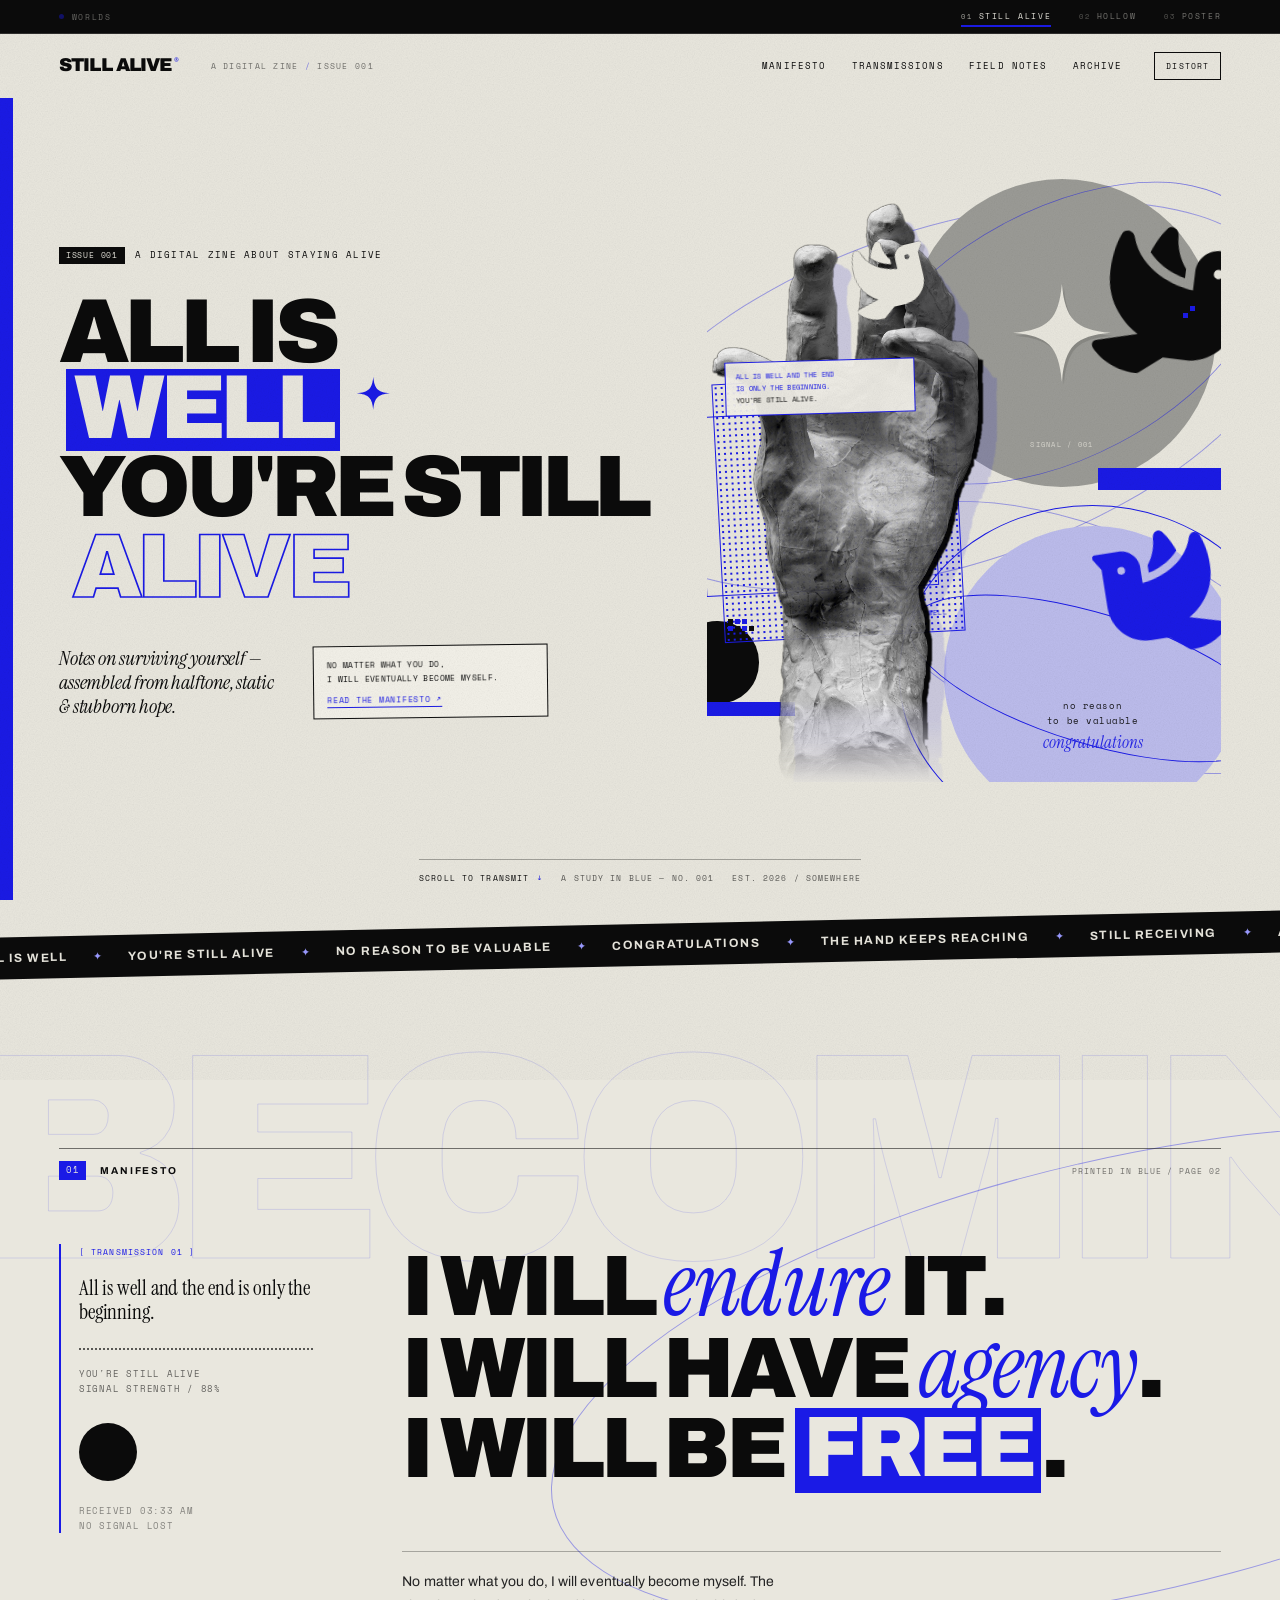
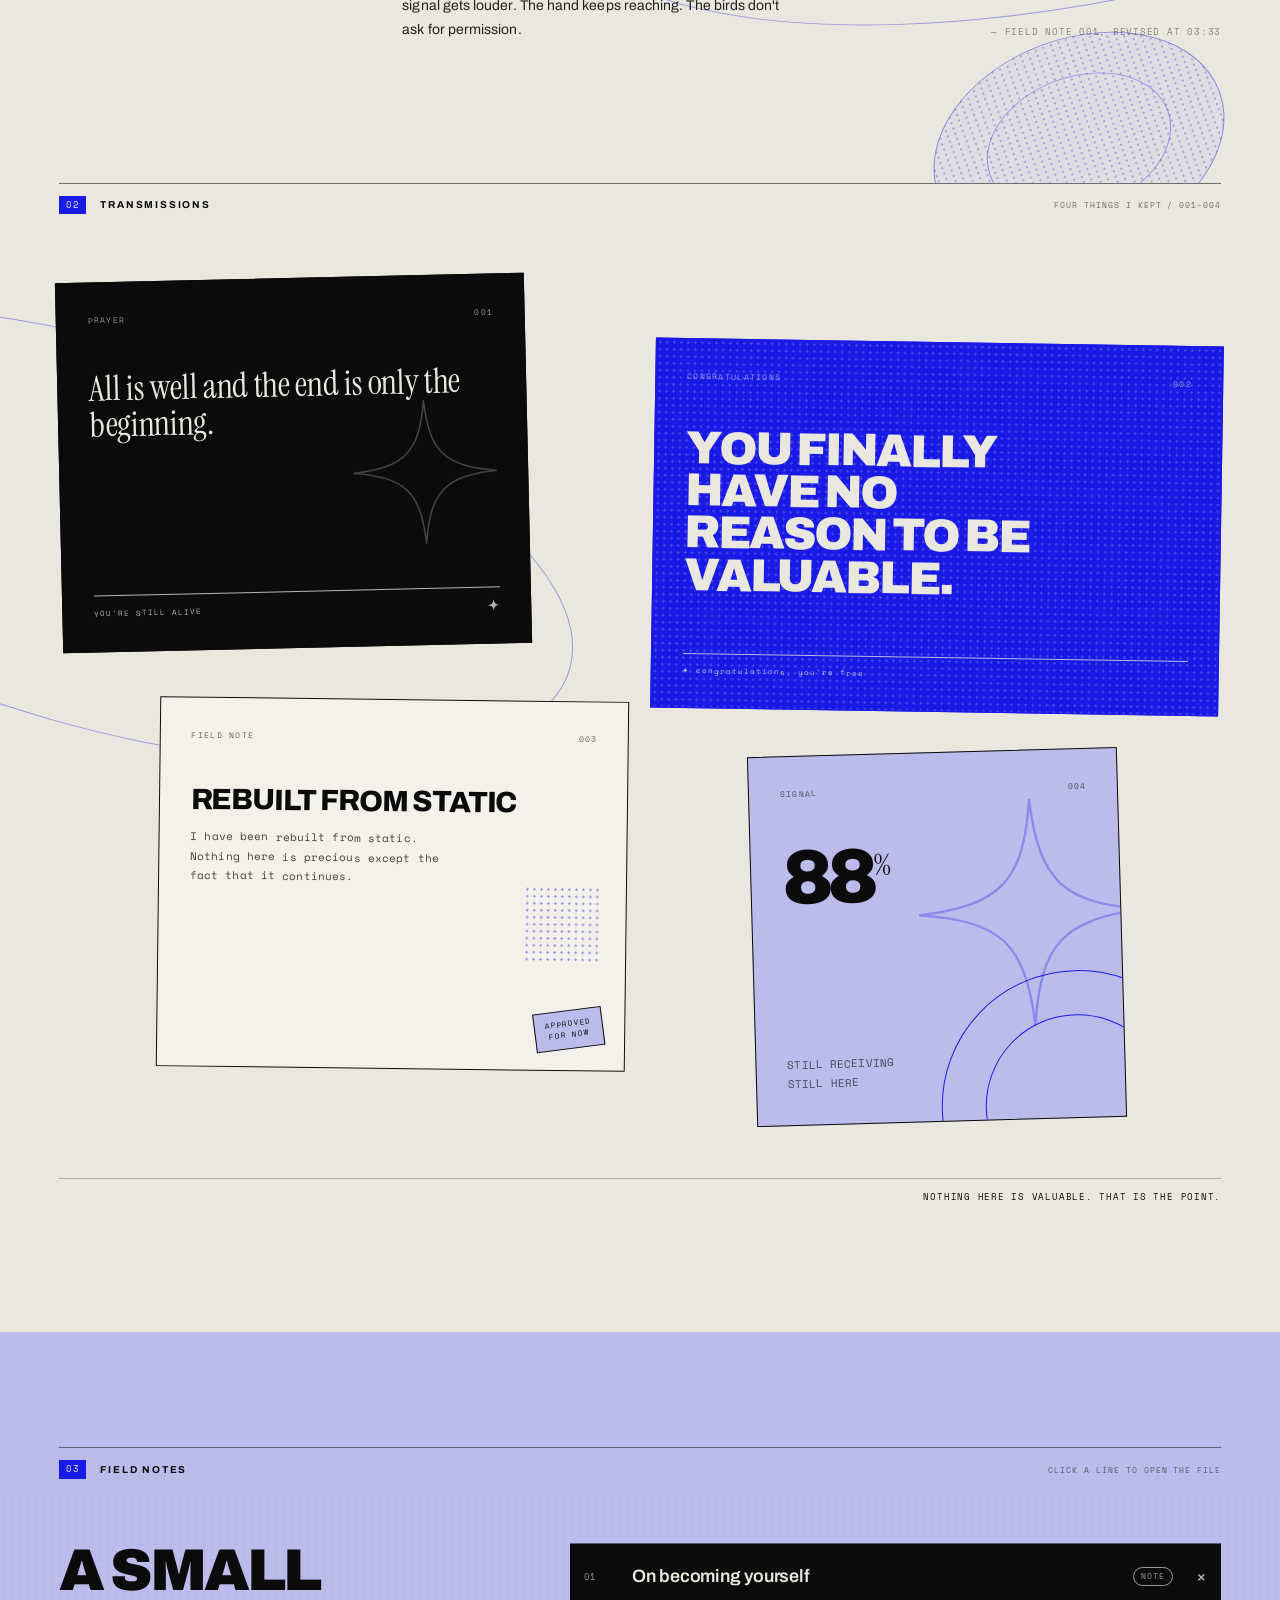
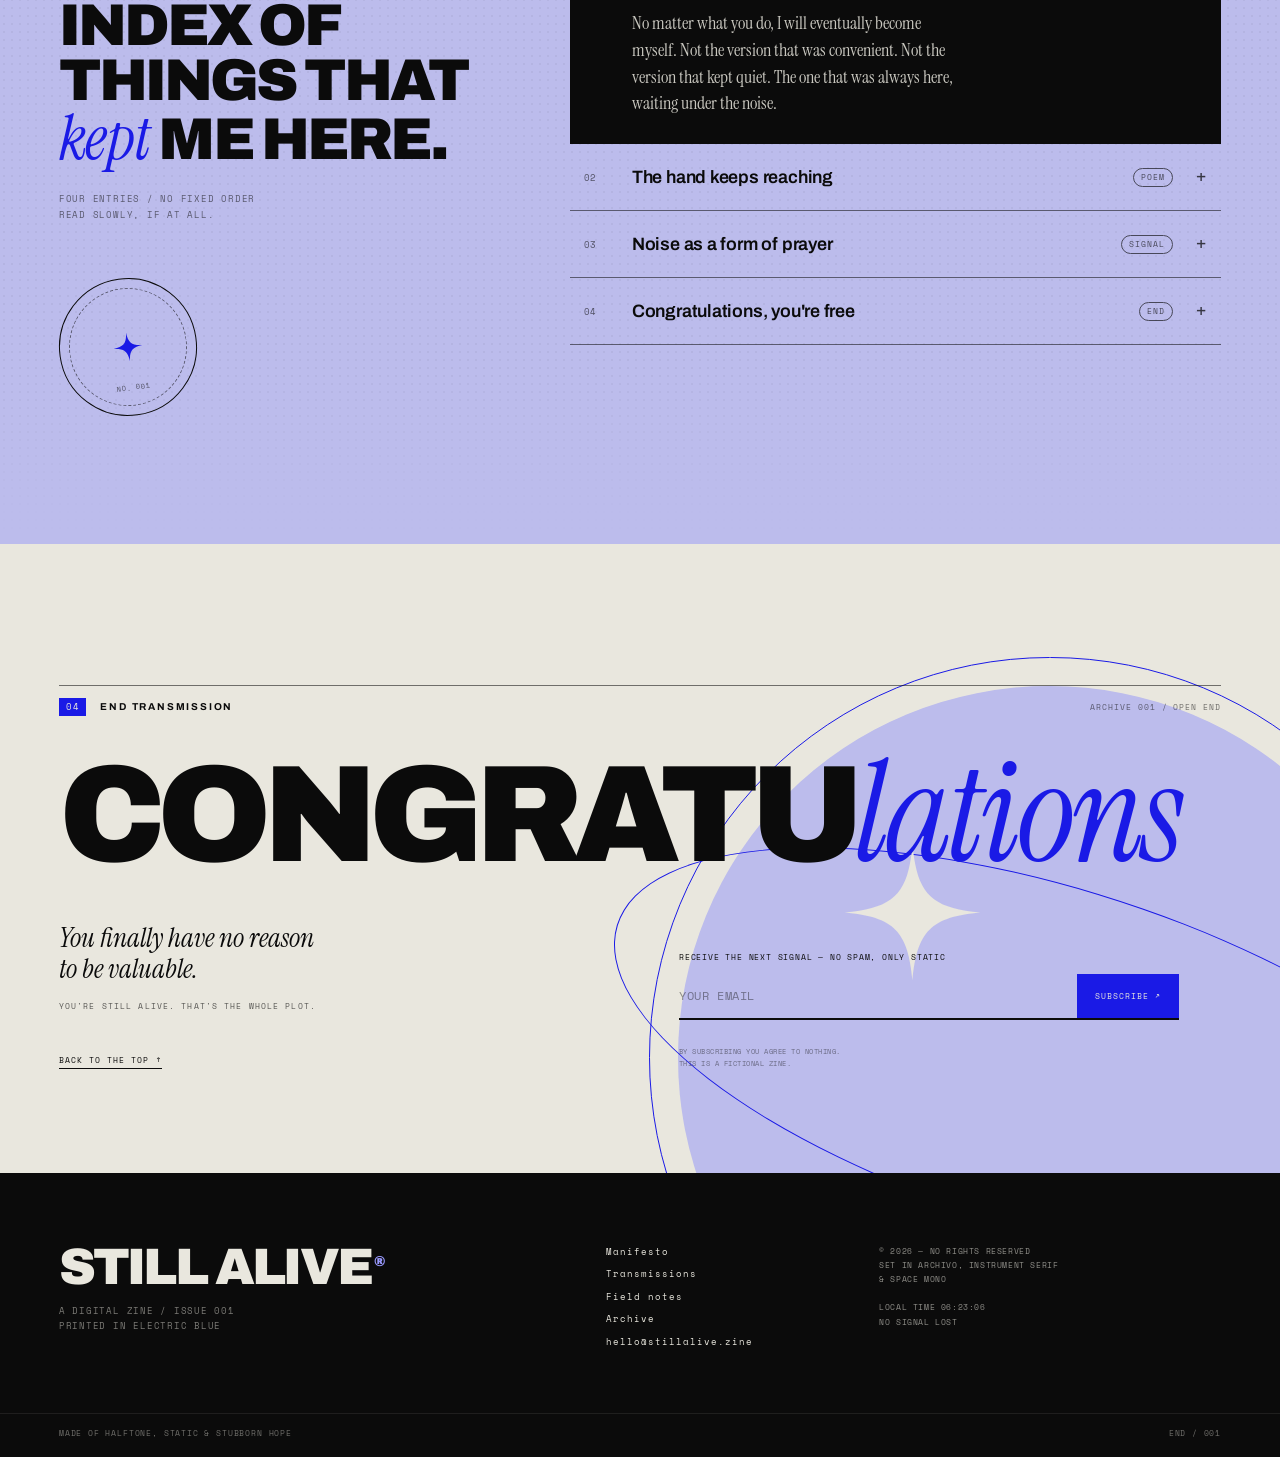
==== commit bde0c02b: "Add HOLLOW world: second page, shared worlds bar, mask and blade art" ====
--- a/still-alive/index.html
+++ b/still-alive/index.html
@@ -11,6 +11,7 @@
 <link rel="preconnect" href="https://fonts.gstatic.com" crossorigin>
 <link href="https://fonts.googleapis.com/css2?family=Archivo:ital,wght@0,400;0,500;0,600;0,700;0,800;0,900;1,400;1,600&family=Instrument+Serif:ital@0;1&family=Space+Mono:ital,wght@0,400;0,700;1,400&display=swap" rel="stylesheet">
 <link rel="stylesheet" href="assets/styles.css">
+<link rel="stylesheet" href="assets/worlds.css">
 <script>document.documentElement.classList.add('js');</script>
 </head>
 <body>
@@ -28,6 +29,16 @@
 </svg>
 
 <a class="skip-link" href="#main">SKIP TO CONTENT</a>
+
+<nav class="worlds" aria-label="Worlds">
+  <span class="worlds__label">Worlds</span>
+  <span class="worlds__list">
+    <a class="worlds__link" href="index.html" aria-current="page"><b>01</b>Still Alive</a>
+    <a class="worlds__link" href="hollow/"><b>02</b>Hollow</a>
+    <a class="worlds__link" href="../poster-site/"><b>03</b>Poster</a>
+  </span>
+</nav>
+
 <div class="grain" aria-hidden="true"></div>
 <div class="glitch-overlay" aria-hidden="true"></div>
 <div class="cursor" aria-hidden="true"><span class="cursor__dot"></span></div>
--- a/still-alive/assets/styles.css
+++ b/still-alive/assets/styles.css
@@ -106,7 +106,7 @@
 /* Scroll progress -------------------------------------------------------- */
 .progress {
   position: fixed;
-  top: 0;
+  top: calc(var(--worlds-h, 0px) - 2px);
   left: 0;
   right: 0;
   height: 2px;
@@ -160,7 +160,7 @@
 /* Navigation ------------------------------------------------------------- */
 .nav {
   position: fixed;
-  top: 0;
+  top: var(--worlds-h, 0px);
   left: 0;
   right: 0;
   z-index: 100;
@@ -374,13 +374,13 @@
   display: flex;
   flex-direction: column;
   min-height: 100svh;
-  padding: 88px var(--pad) 0;
+  padding: calc(88px + var(--worlds-h, 0px)) var(--pad) 0;
   overflow: hidden;
 }
 .hero__rail {
   position: absolute;
   left: 0;
-  top: 64px;
+  top: calc(64px + var(--worlds-h, 0px));
   bottom: 0;
   width: clamp(7px, 1vw, 14px);
   background: var(--blue);
--- a/still-alive/assets/worlds.css
+++ b/still-alive/assets/worlds.css
@@ -0,0 +1,107 @@
+/* ==========================================================================
+   WORLDS — shared navigation strip between TIDEBOUND-style worlds
+   Loaded by every world page. Defines --worlds-h, which pages use to offset
+   their own fixed headers.
+   ========================================================================== */
+
+:root {
+  --worlds-h: 34px;
+}
+
+.worlds {
+  position: fixed;
+  top: 0;
+  left: 0;
+  right: 0;
+  z-index: 400;
+  display: flex;
+  align-items: center;
+  gap: 20px;
+  height: var(--worlds-h);
+  padding: 0 var(--pad, 24px);
+  background: #0b0b0b;
+  color: #e9e7de;
+  font-family: var(--mono, "Space Mono", monospace);
+  font-size: 8px;
+  letter-spacing: .2em;
+  text-transform: uppercase;
+  border-bottom: 1px solid rgba(233, 231, 222, .16);
+}
+
+.worlds__label {
+  display: inline-flex;
+  align-items: center;
+  gap: 8px;
+  opacity: .42;
+  white-space: nowrap;
+}
+.worlds__label::before {
+  content: "";
+  width: 5px;
+  height: 5px;
+  background: #1a1ae6;
+  border-radius: 50%;
+}
+
+.worlds__list {
+  display: flex;
+  align-items: center;
+  gap: clamp(12px, 2.2vw, 30px);
+  margin-left: auto;
+  min-width: 0;
+}
+
+.worlds__link {
+  position: relative;
+  display: inline-flex;
+  align-items: baseline;
+  gap: 6px;
+  color: inherit;
+  text-decoration: none;
+  opacity: .5;
+  white-space: nowrap;
+  padding: 3px 0;
+  transition: opacity .25s linear, color .25s linear;
+}
+.worlds__link b {
+  font-weight: 400;
+  font-size: 7px;
+  opacity: .7;
+}
+.worlds__link:hover,
+.worlds__link:focus-visible {
+  opacity: 1;
+  color: #fff;
+}
+.worlds__link[aria-current] {
+  opacity: 1;
+}
+.worlds__link[aria-current]::after {
+  content: "";
+  position: absolute;
+  left: 0;
+  right: 0;
+  bottom: -1px;
+  height: 2px;
+  background: #1a1ae6;
+}
+
+@media (max-width: 640px) {
+  .worlds {
+    gap: 10px;
+    font-size: 7px;
+    letter-spacing: .14em;
+  }
+  .worlds__label { display: none; }
+  .worlds__list {
+    margin-left: 0;
+    width: 100%;
+    justify-content: space-between;
+    gap: 8px;
+  }
+  .worlds__link b { display: none; }
+}
+
+@media (prefers-reduced-motion: reduce) {
+  .worlds__link { transition: none; }
+}
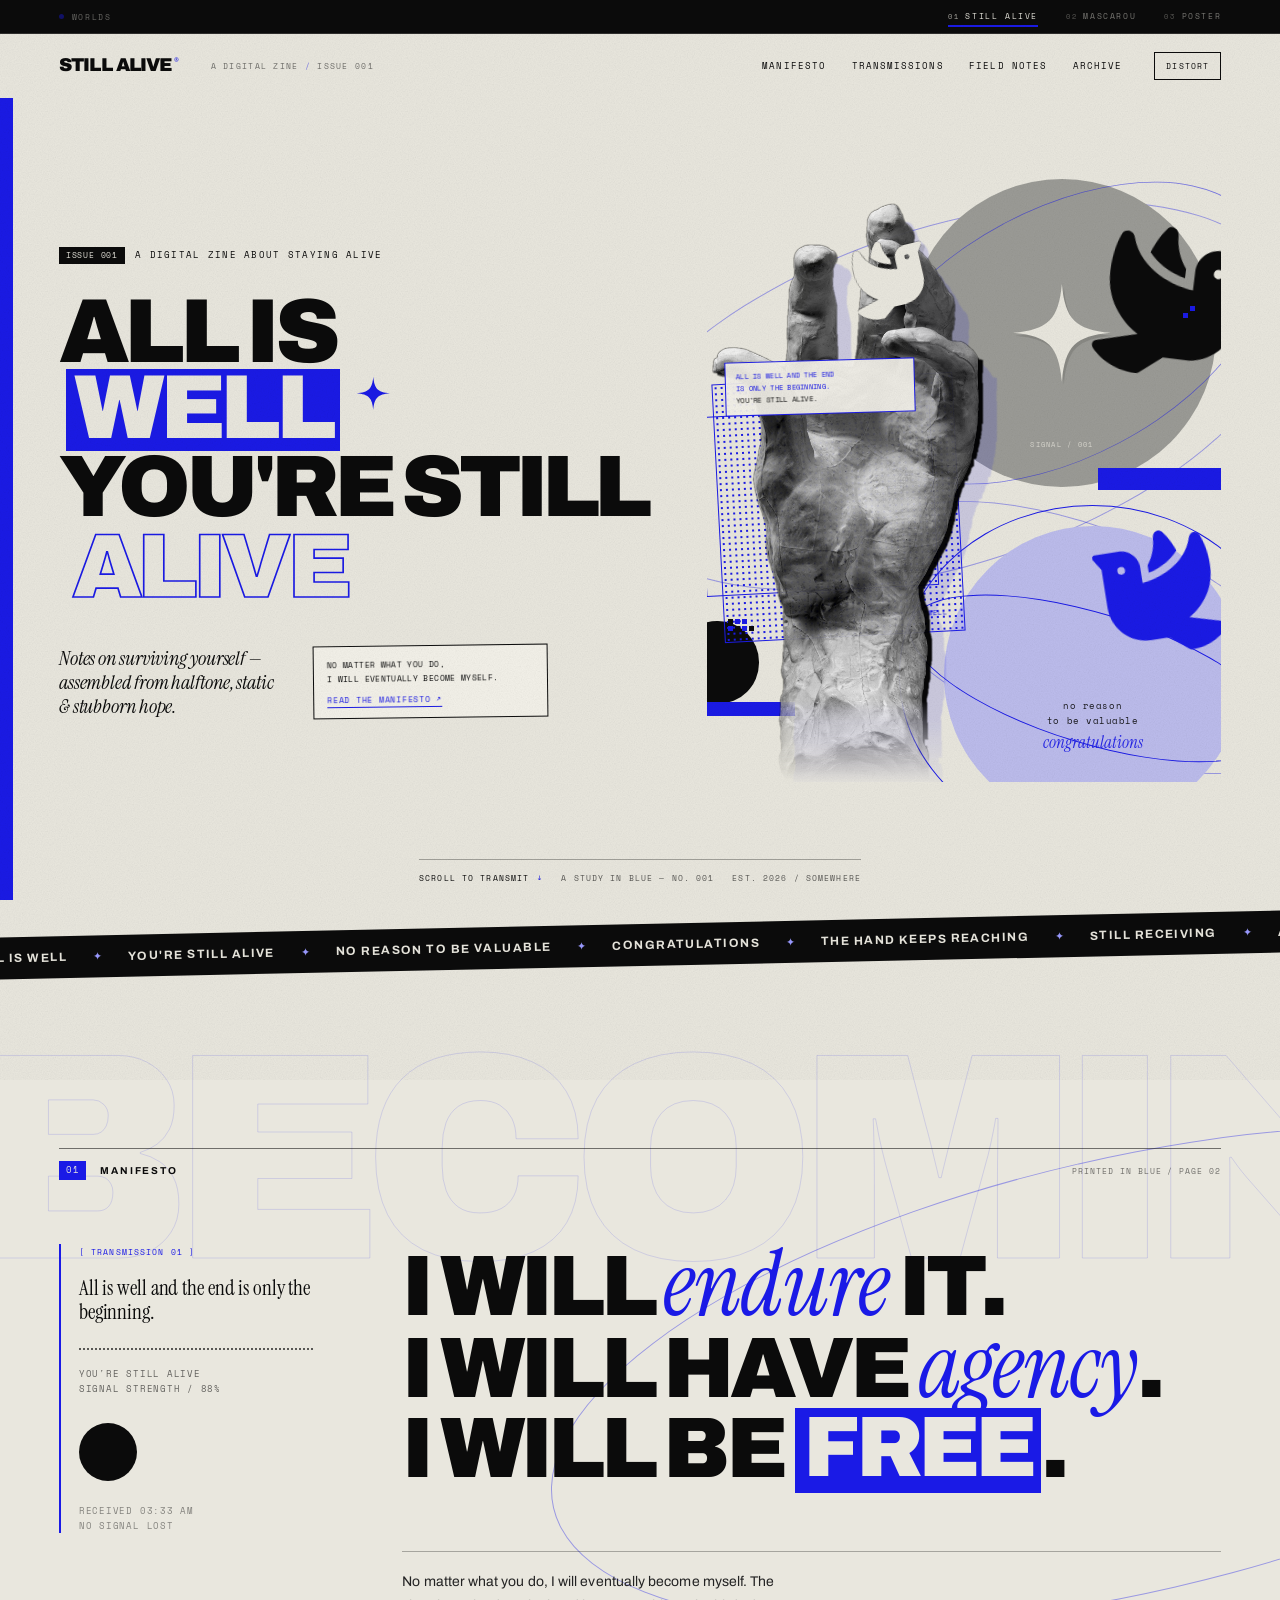
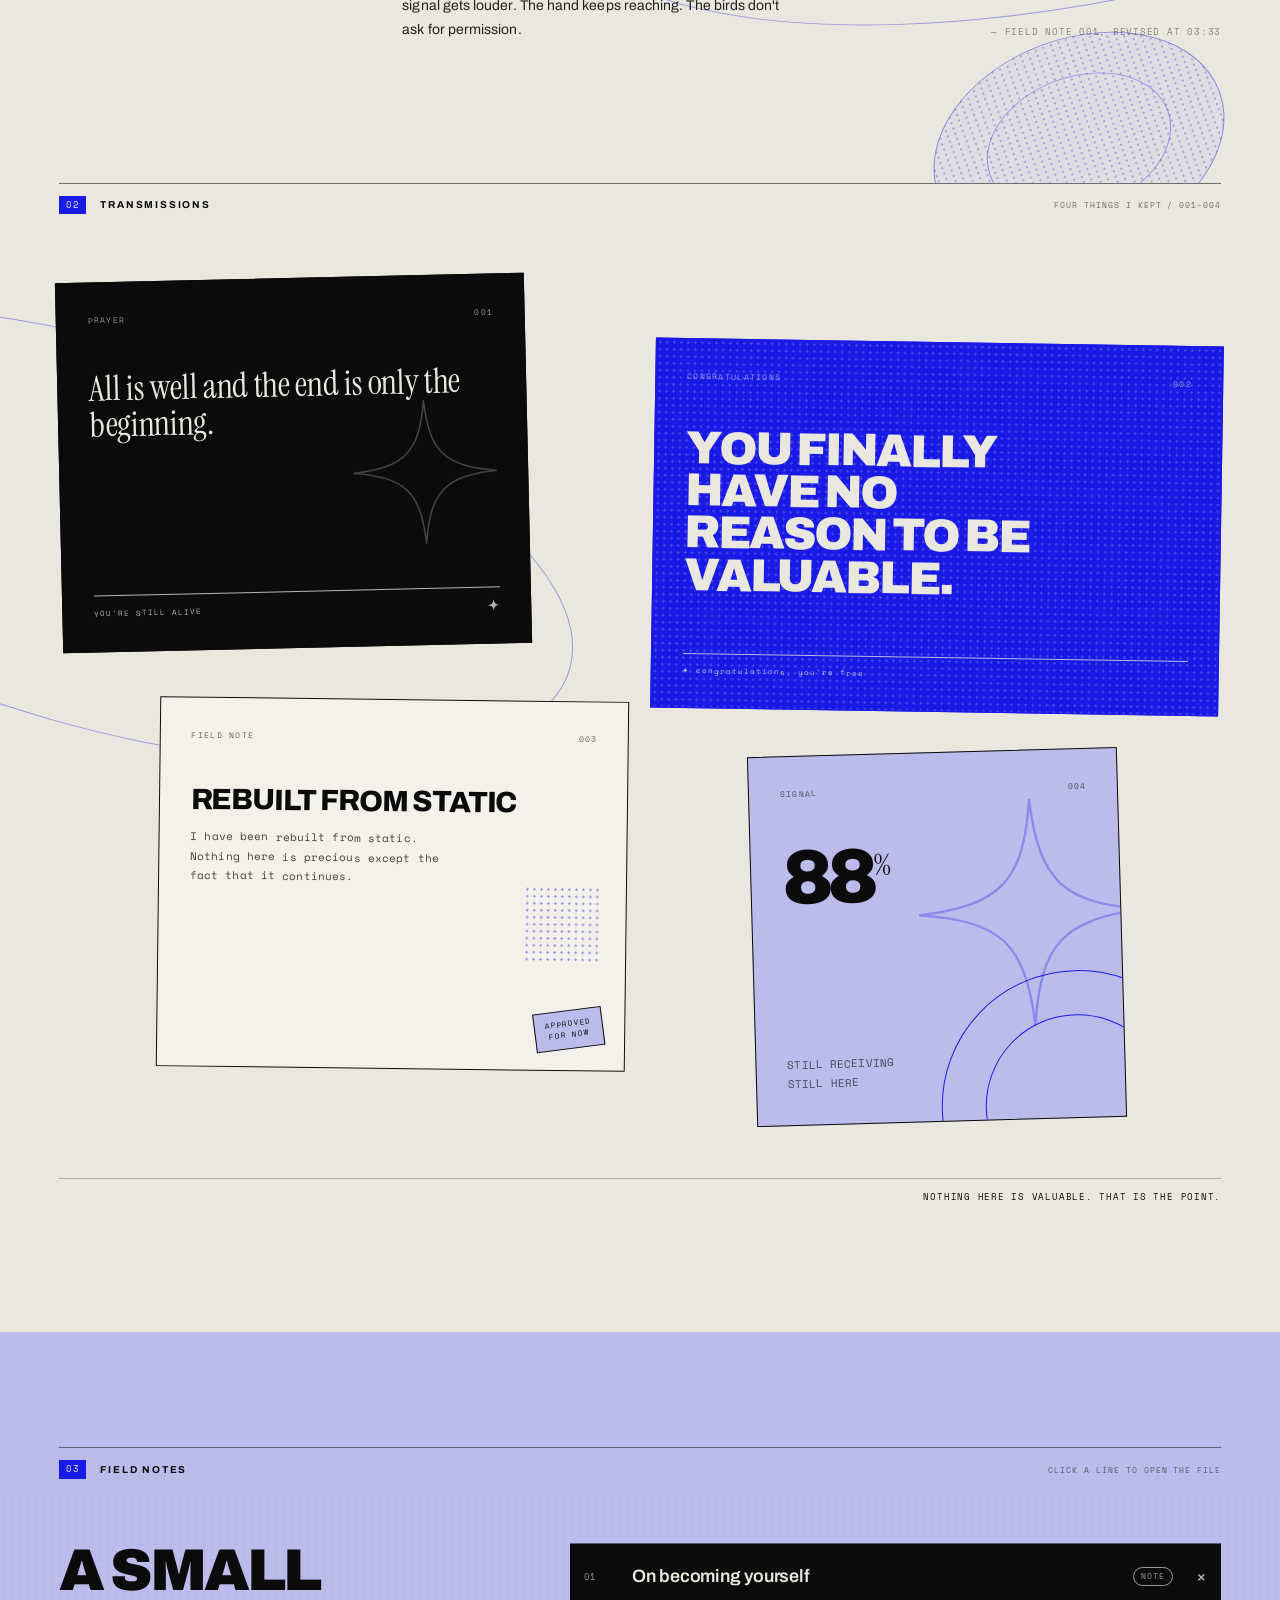
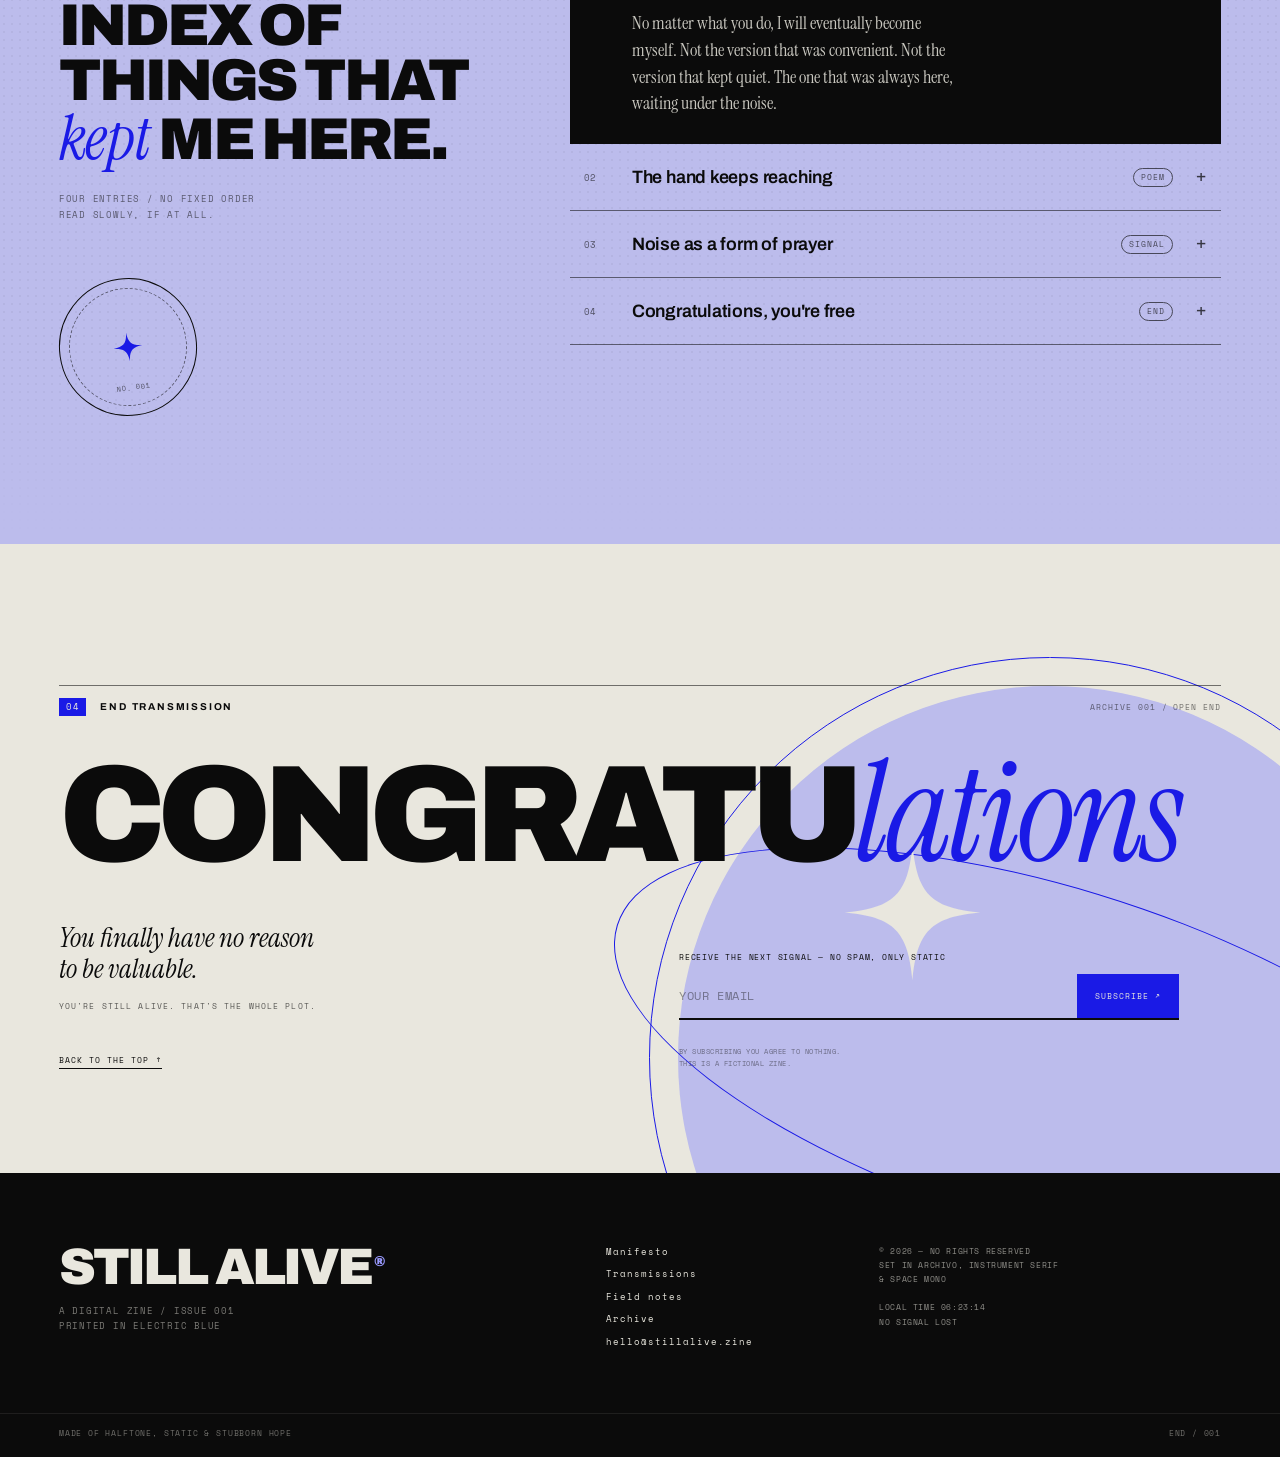
==== commit 3b55ba0c: "Rebuild world 02 as MASCAROU: black and rust collage layout" ====
--- a/still-alive/index.html
+++ b/still-alive/index.html
@@ -34,7 +34,7 @@
   <span class="worlds__label">Worlds</span>
   <span class="worlds__list">
     <a class="worlds__link" href="index.html" aria-current="page"><b>01</b>Still Alive</a>
-    <a class="worlds__link" href="hollow/"><b>02</b>Hollow</a>
+    <a class="worlds__link" href="hollow/"><b>02</b>Mascarou</a>
     <a class="worlds__link" href="../poster-site/"><b>03</b>Poster</a>
   </span>
 </nav>
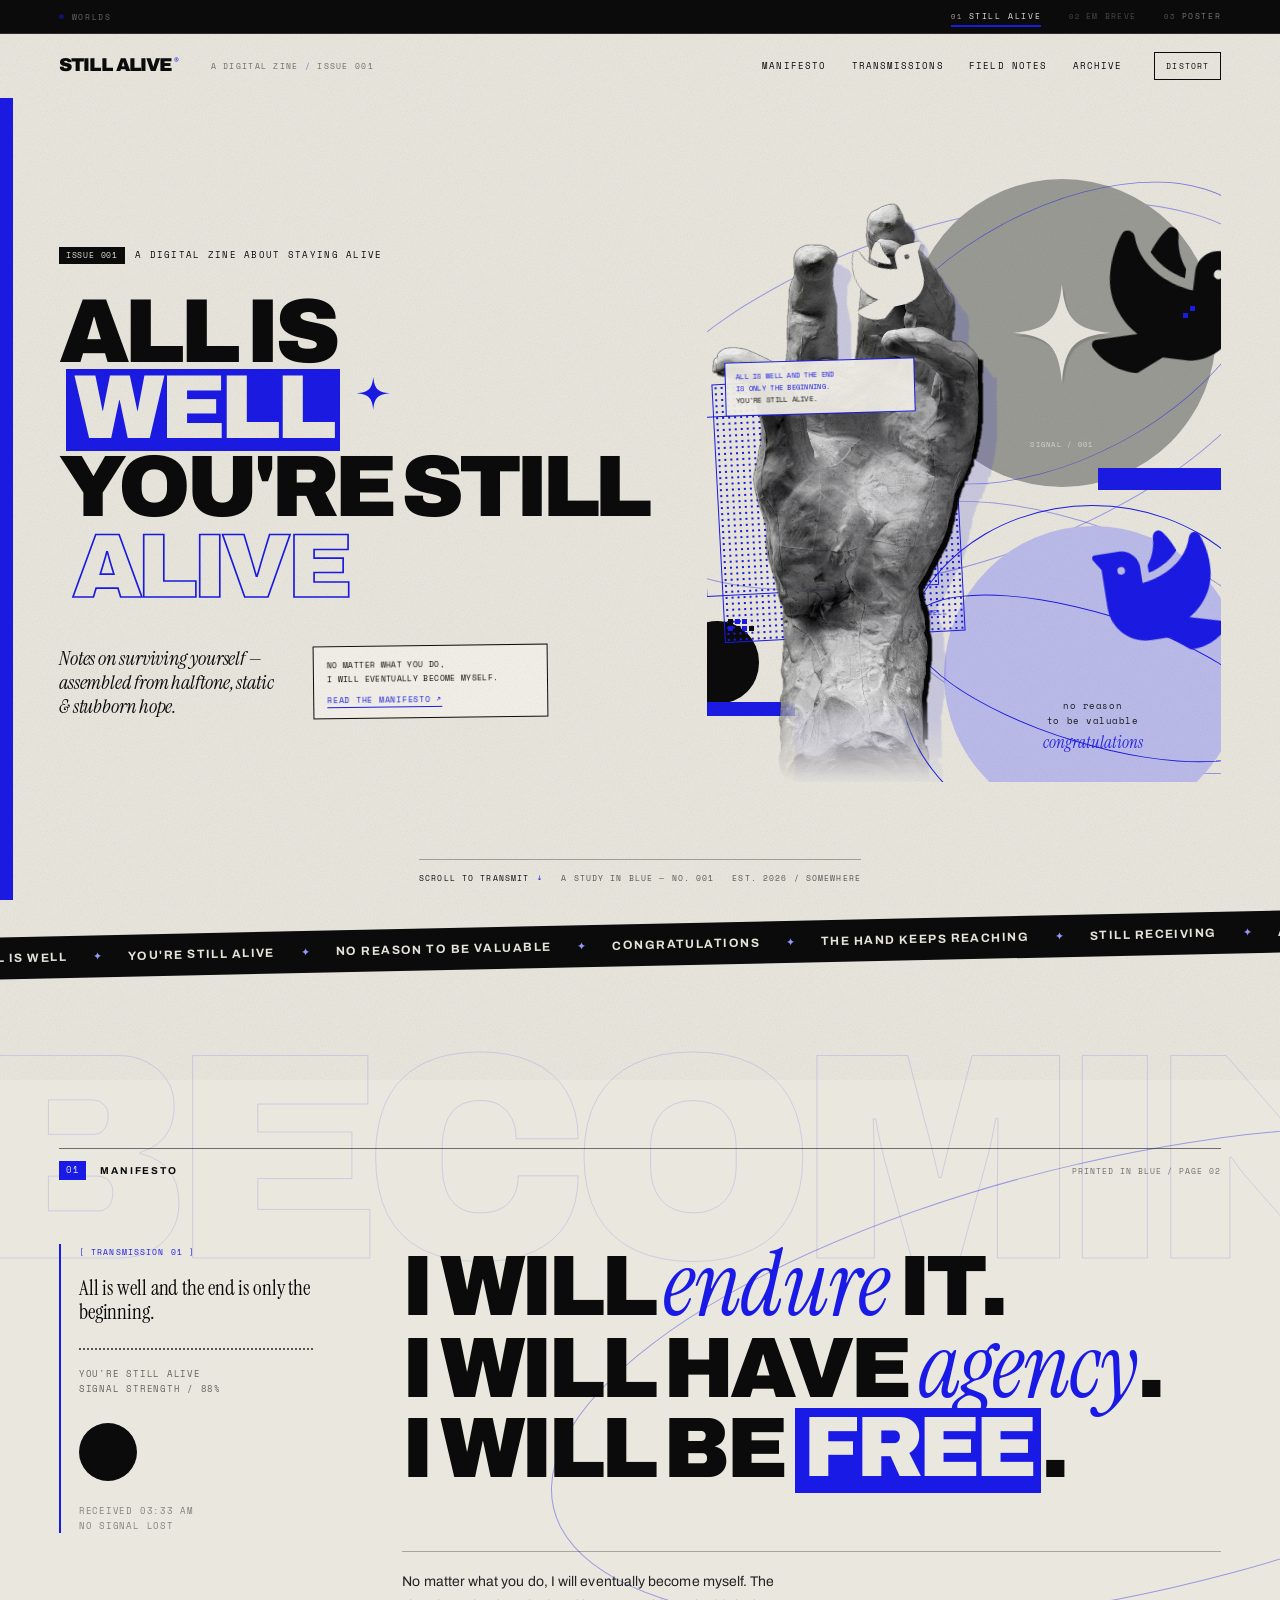
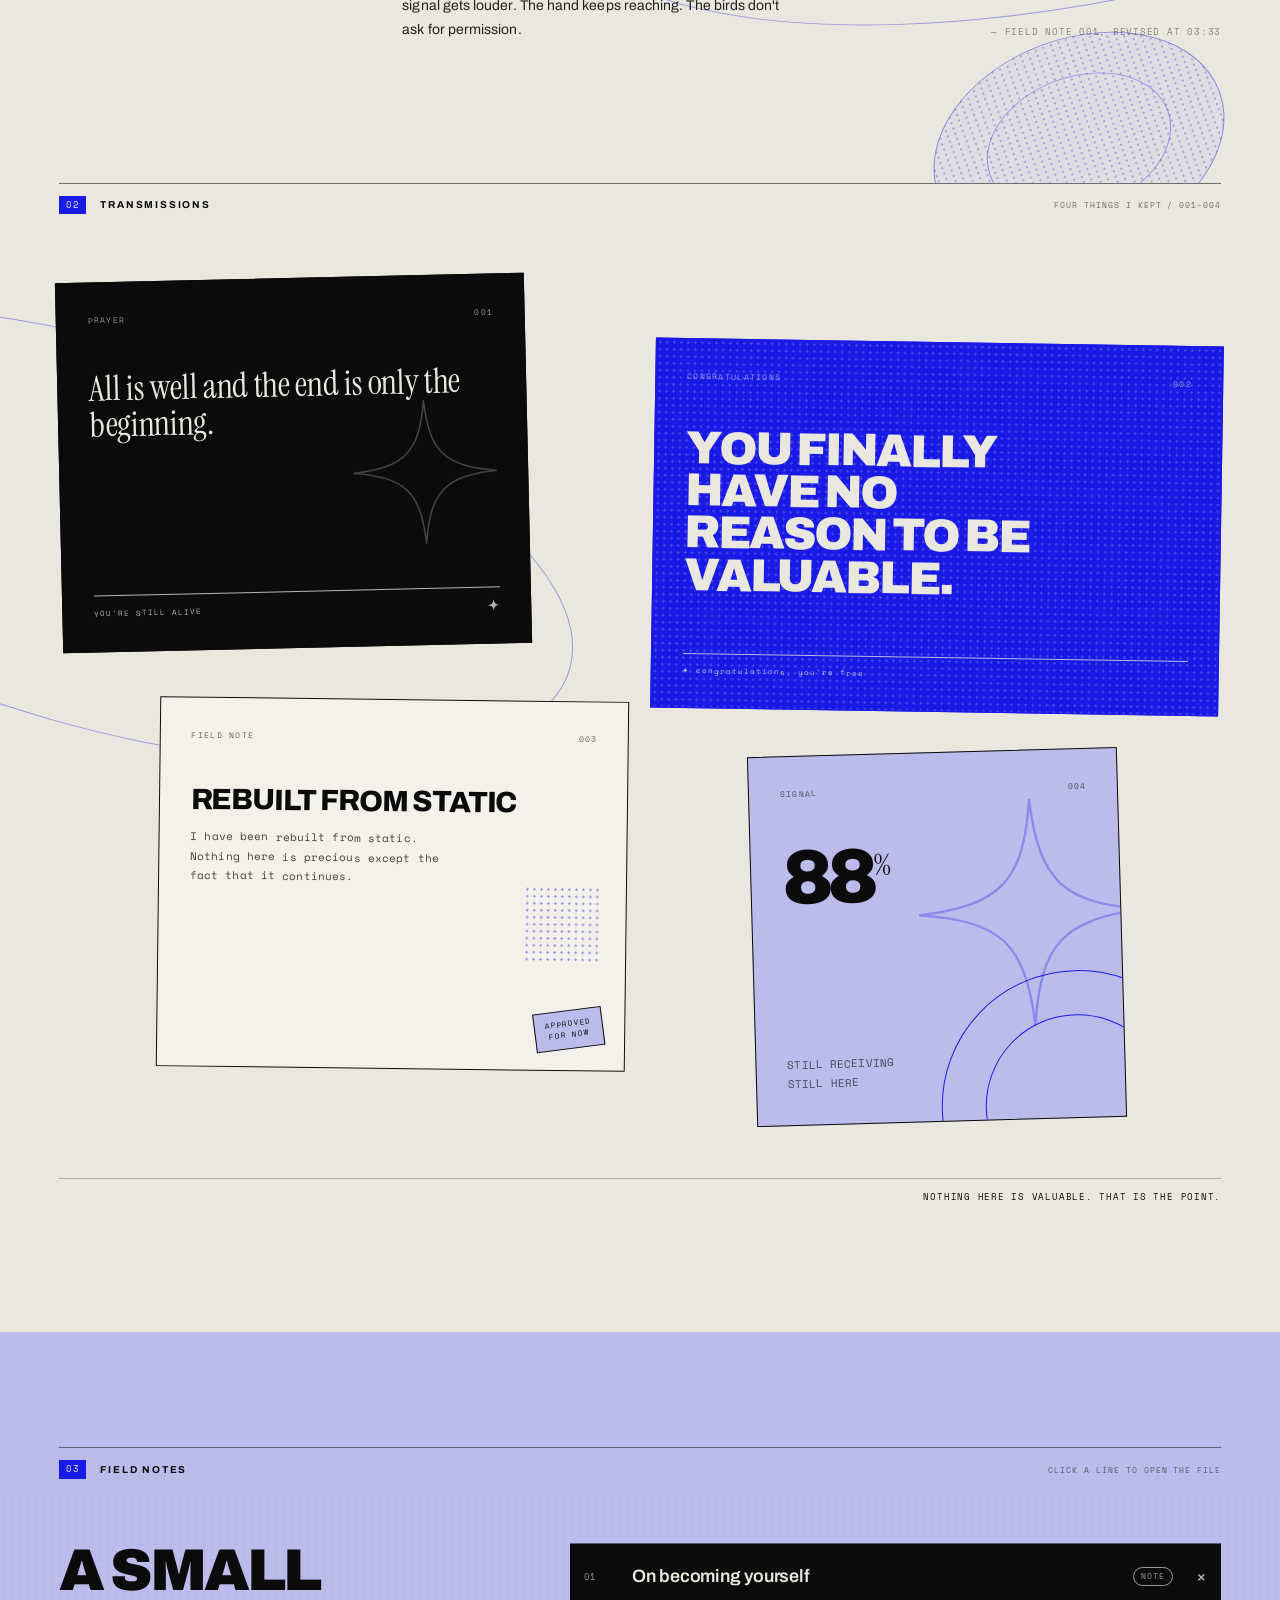
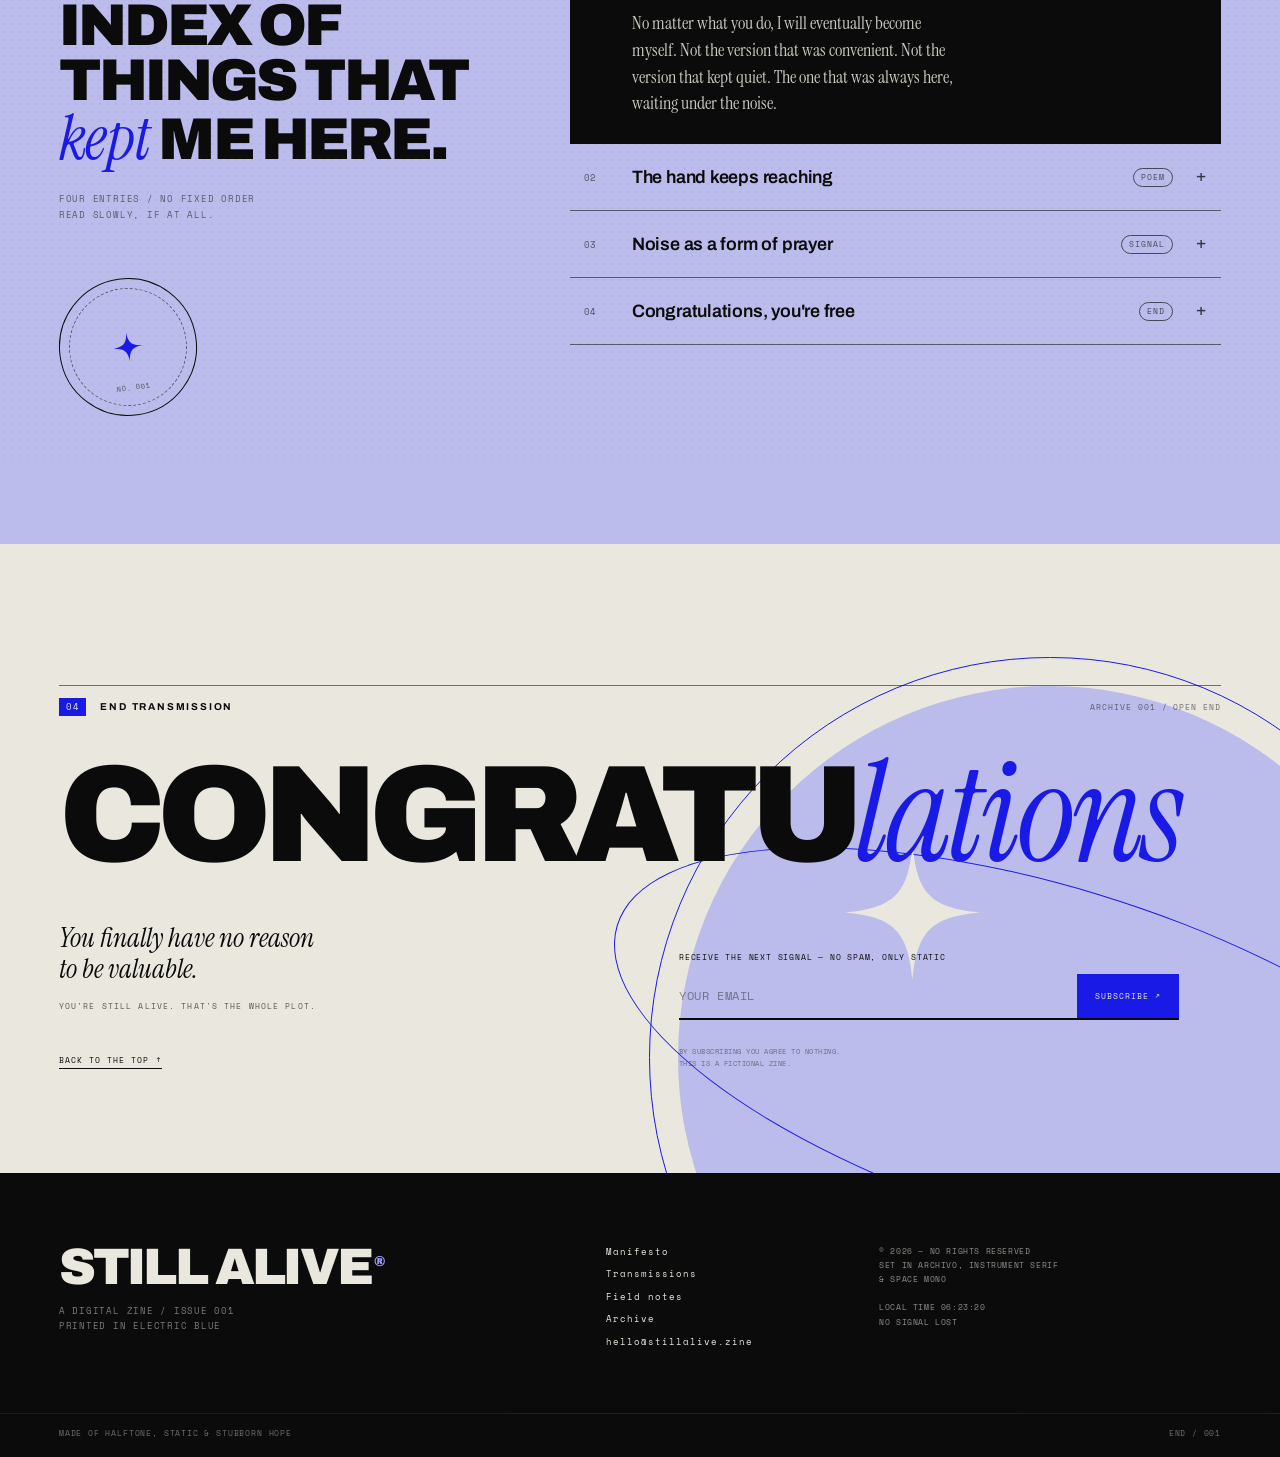
==== commit f040b9cb: "Remove world 02 (Mascarou); worlds bar shows it as coming soon" ====
--- a/still-alive/index.html
+++ b/still-alive/index.html
@@ -34,7 +34,7 @@
   <span class="worlds__label">Worlds</span>
   <span class="worlds__list">
     <a class="worlds__link" href="index.html" aria-current="page"><b>01</b>Still Alive</a>
-    <a class="worlds__link" href="hollow/"><b>02</b>Mascarou</a>
+    <span class="worlds__soon mono"><b>02</b>em breve</span>
     <a class="worlds__link" href="../poster-site/"><b>03</b>Poster</a>
   </span>
 </nav>
--- a/still-alive/assets/worlds.css
+++ b/still-alive/assets/worlds.css
@@ -86,6 +86,20 @@
   background: #1a1ae6;
 }
 
+.worlds__soon {
+  display: inline-flex;
+  align-items: baseline;
+  gap: 6px;
+  opacity: .28;
+  white-space: nowrap;
+  font-size: 8px;
+  letter-spacing: .16em;
+}
+.worlds__soon b {
+  font-weight: 400;
+  font-size: 7px;
+}
+
 @media (max-width: 640px) {
   .worlds {
     gap: 10px;
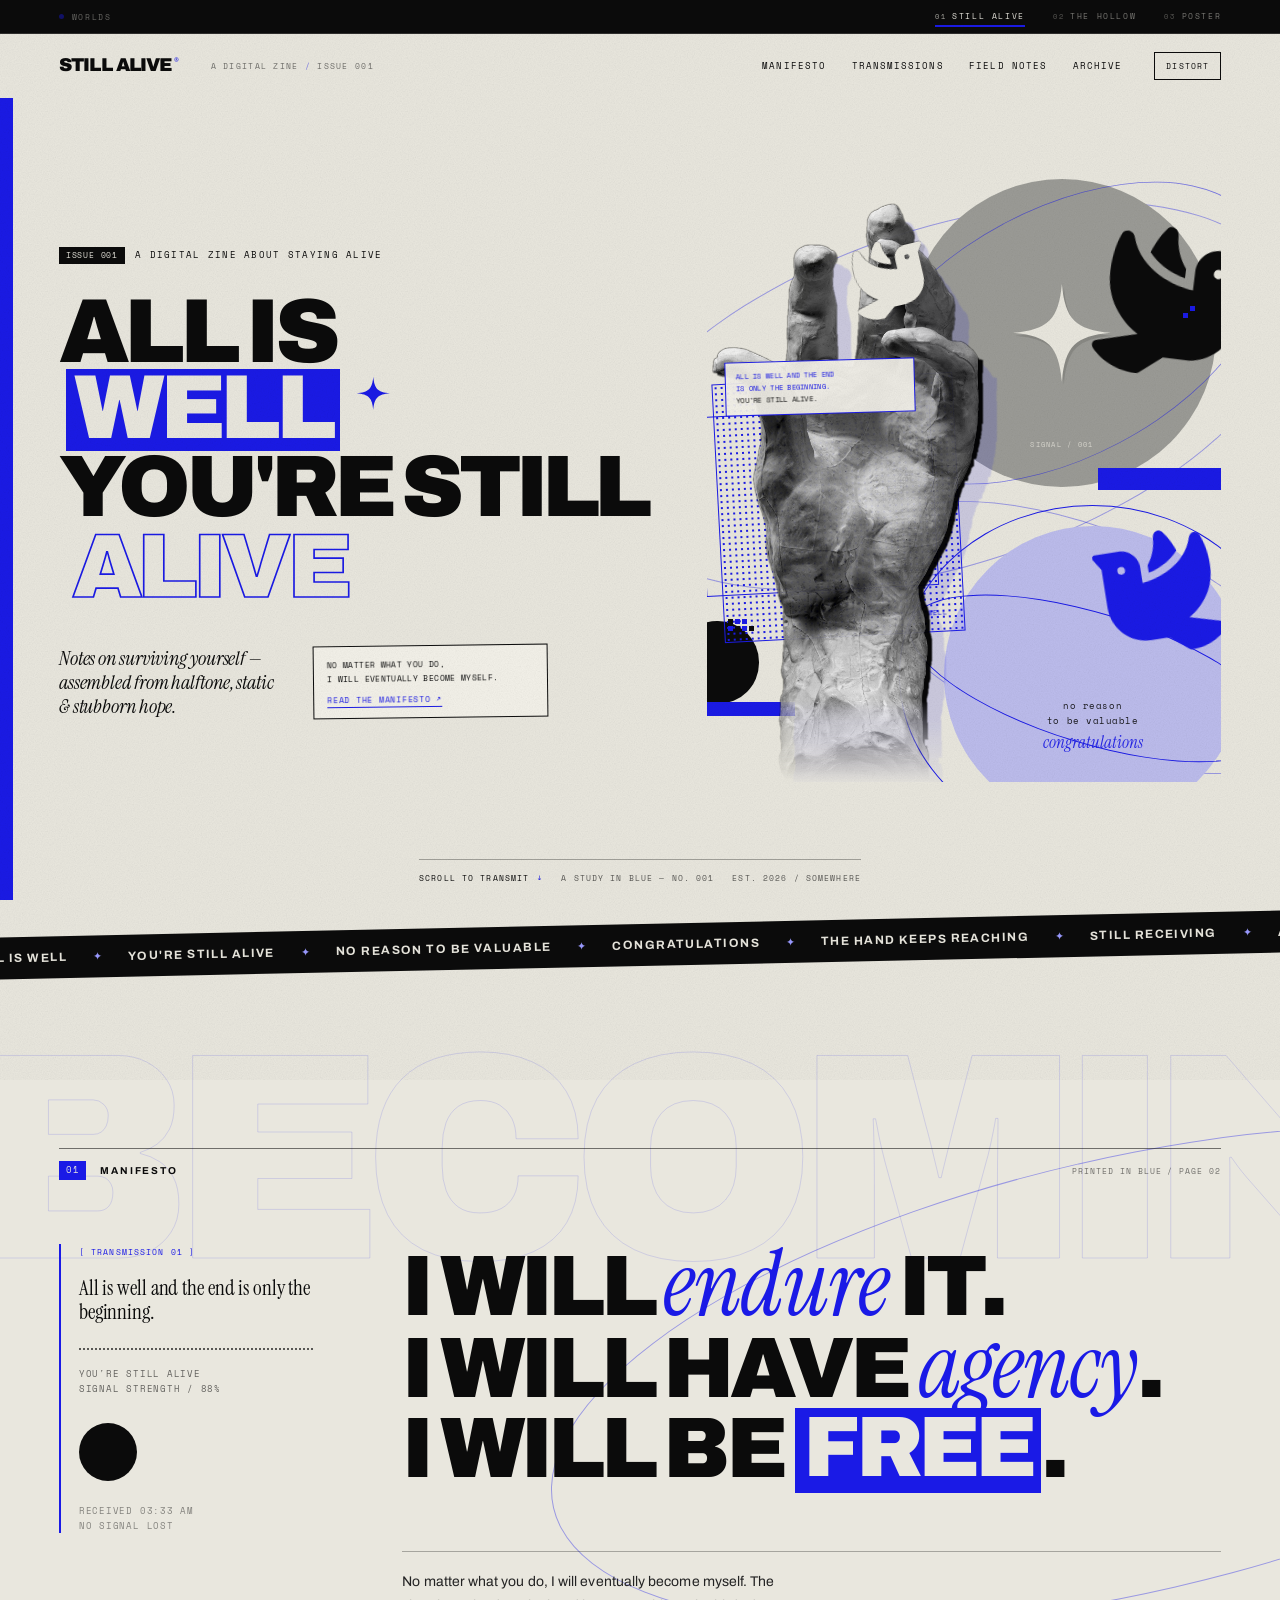
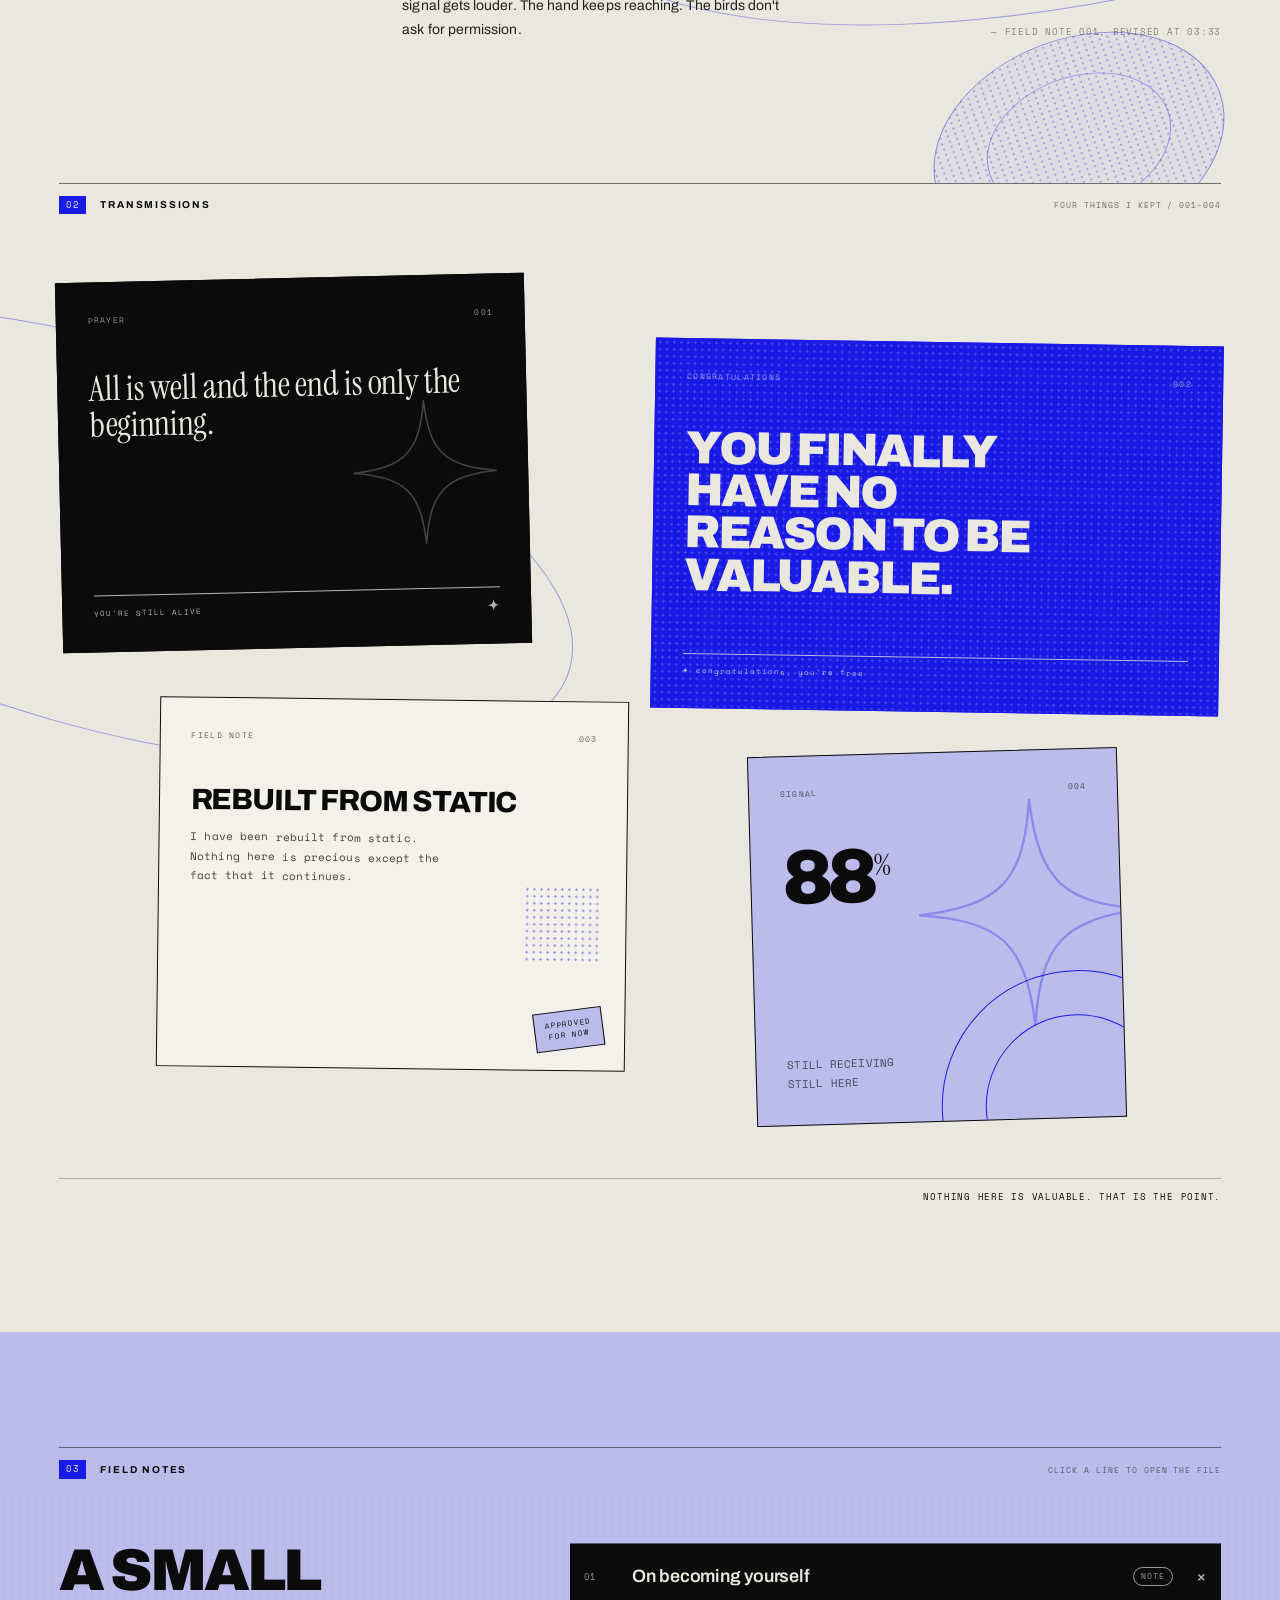
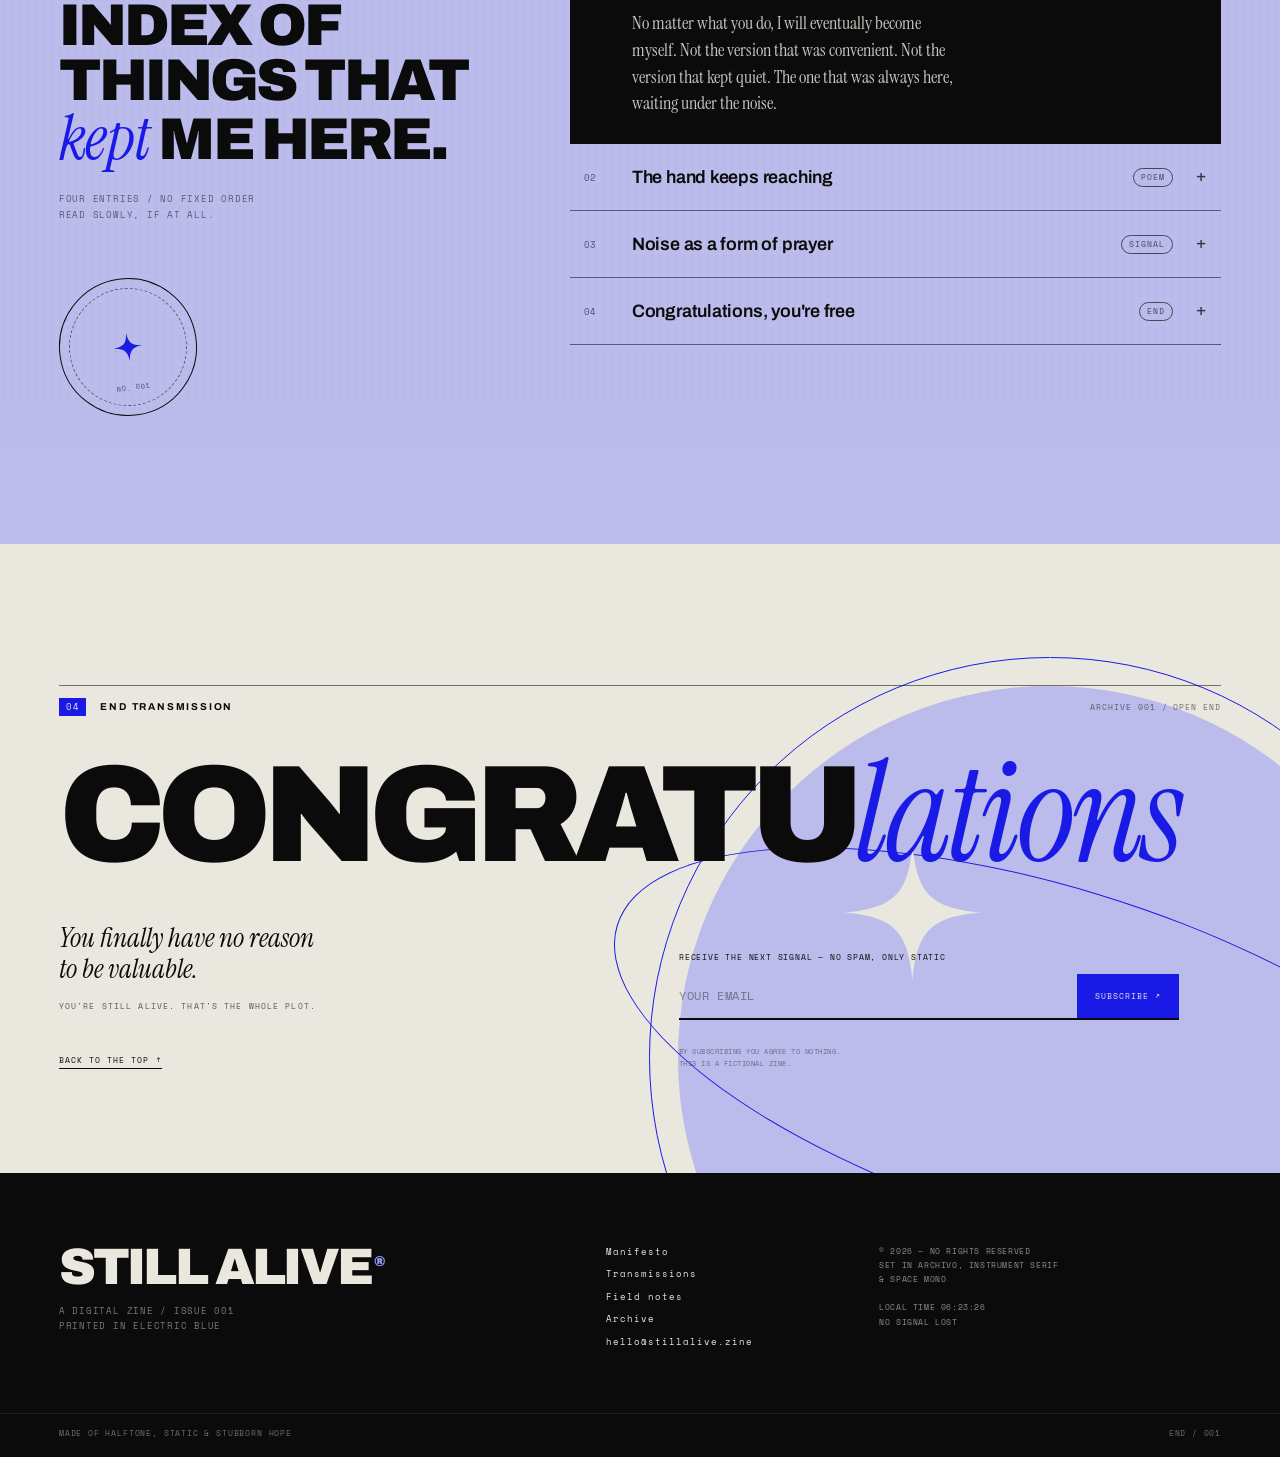
==== commit 81da258e: "Add THE HOLLOW: manga-poster second chapter with parallax, glitch and mask fragment" ====
--- a/still-alive/index.html
+++ b/still-alive/index.html
@@ -34,7 +34,7 @@
   <span class="worlds__label">Worlds</span>
   <span class="worlds__list">
     <a class="worlds__link" href="index.html" aria-current="page"><b>01</b>Still Alive</a>
-    <span class="worlds__soon mono"><b>02</b>em breve</span>
+    <a class="worlds__link" href="hollow/"><b>02</b>The Hollow</a>
     <a class="worlds__link" href="../poster-site/"><b>03</b>Poster</a>
   </span>
 </nav>
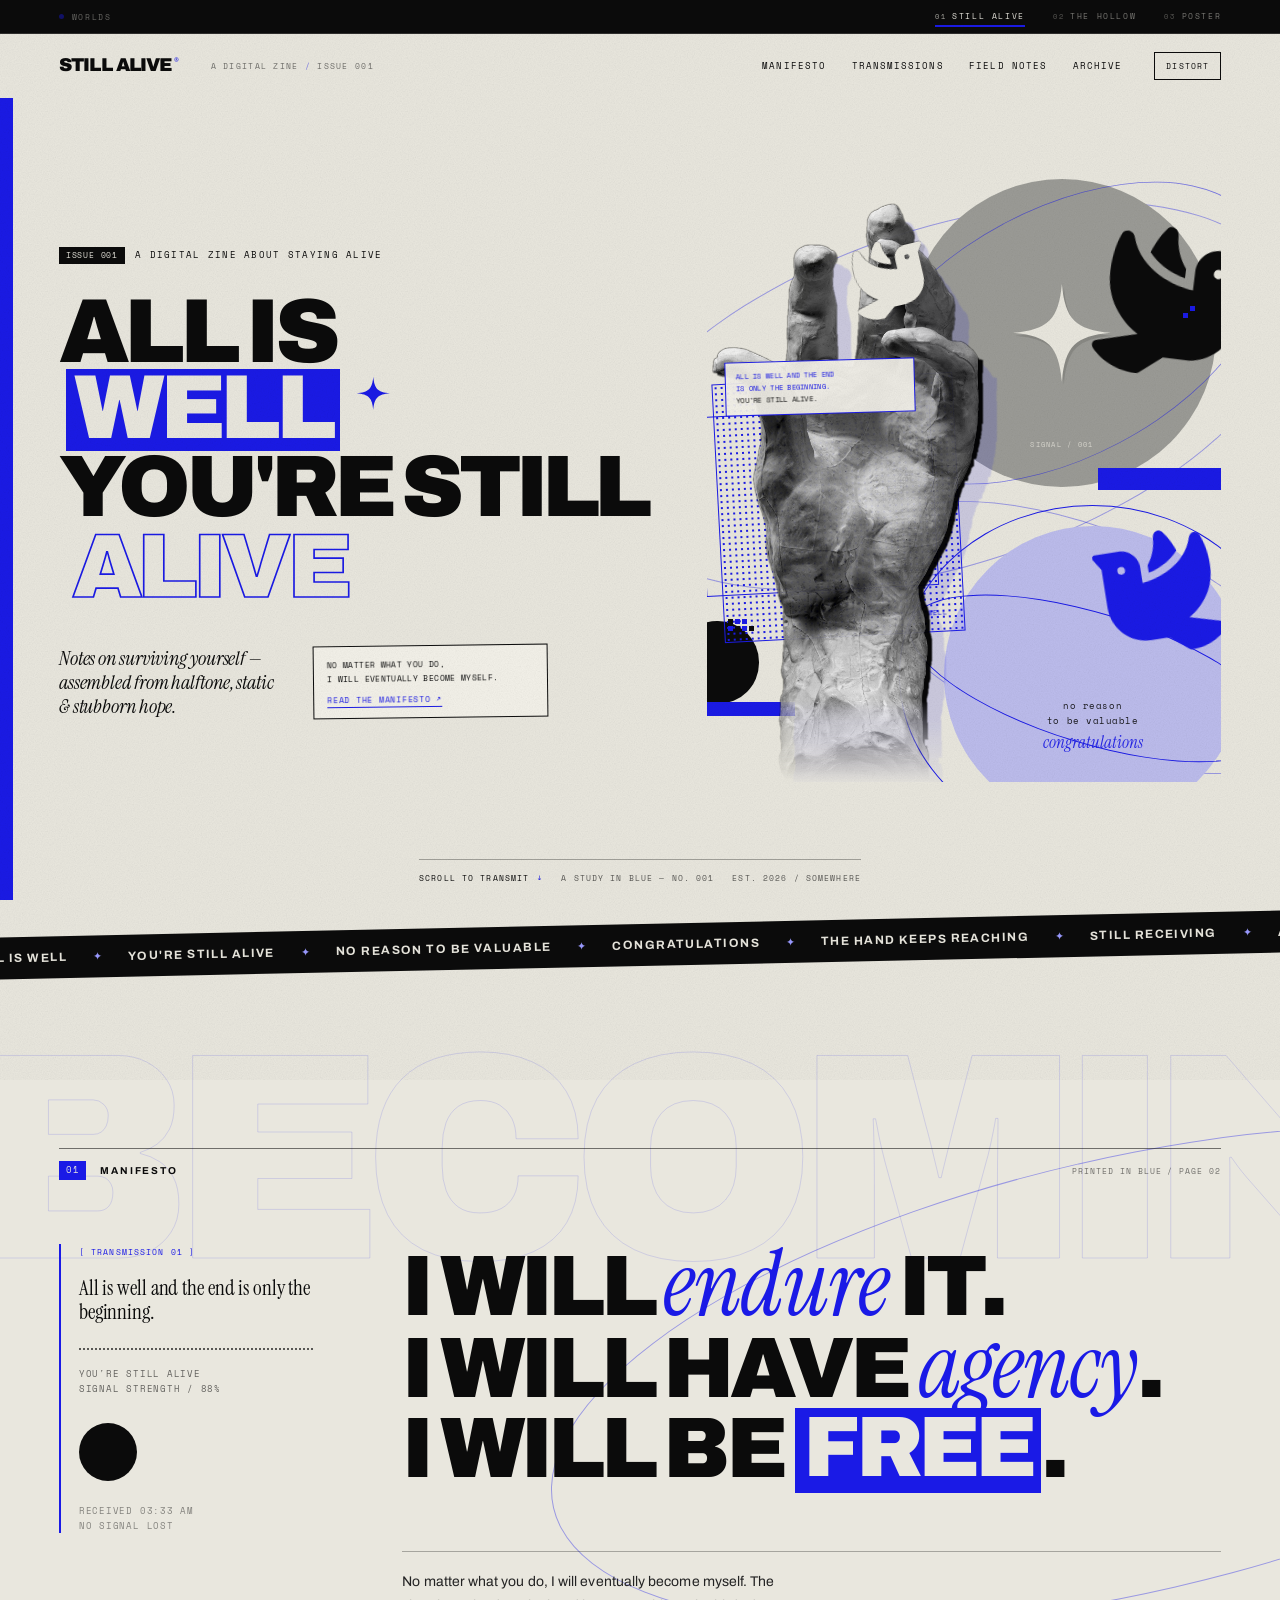
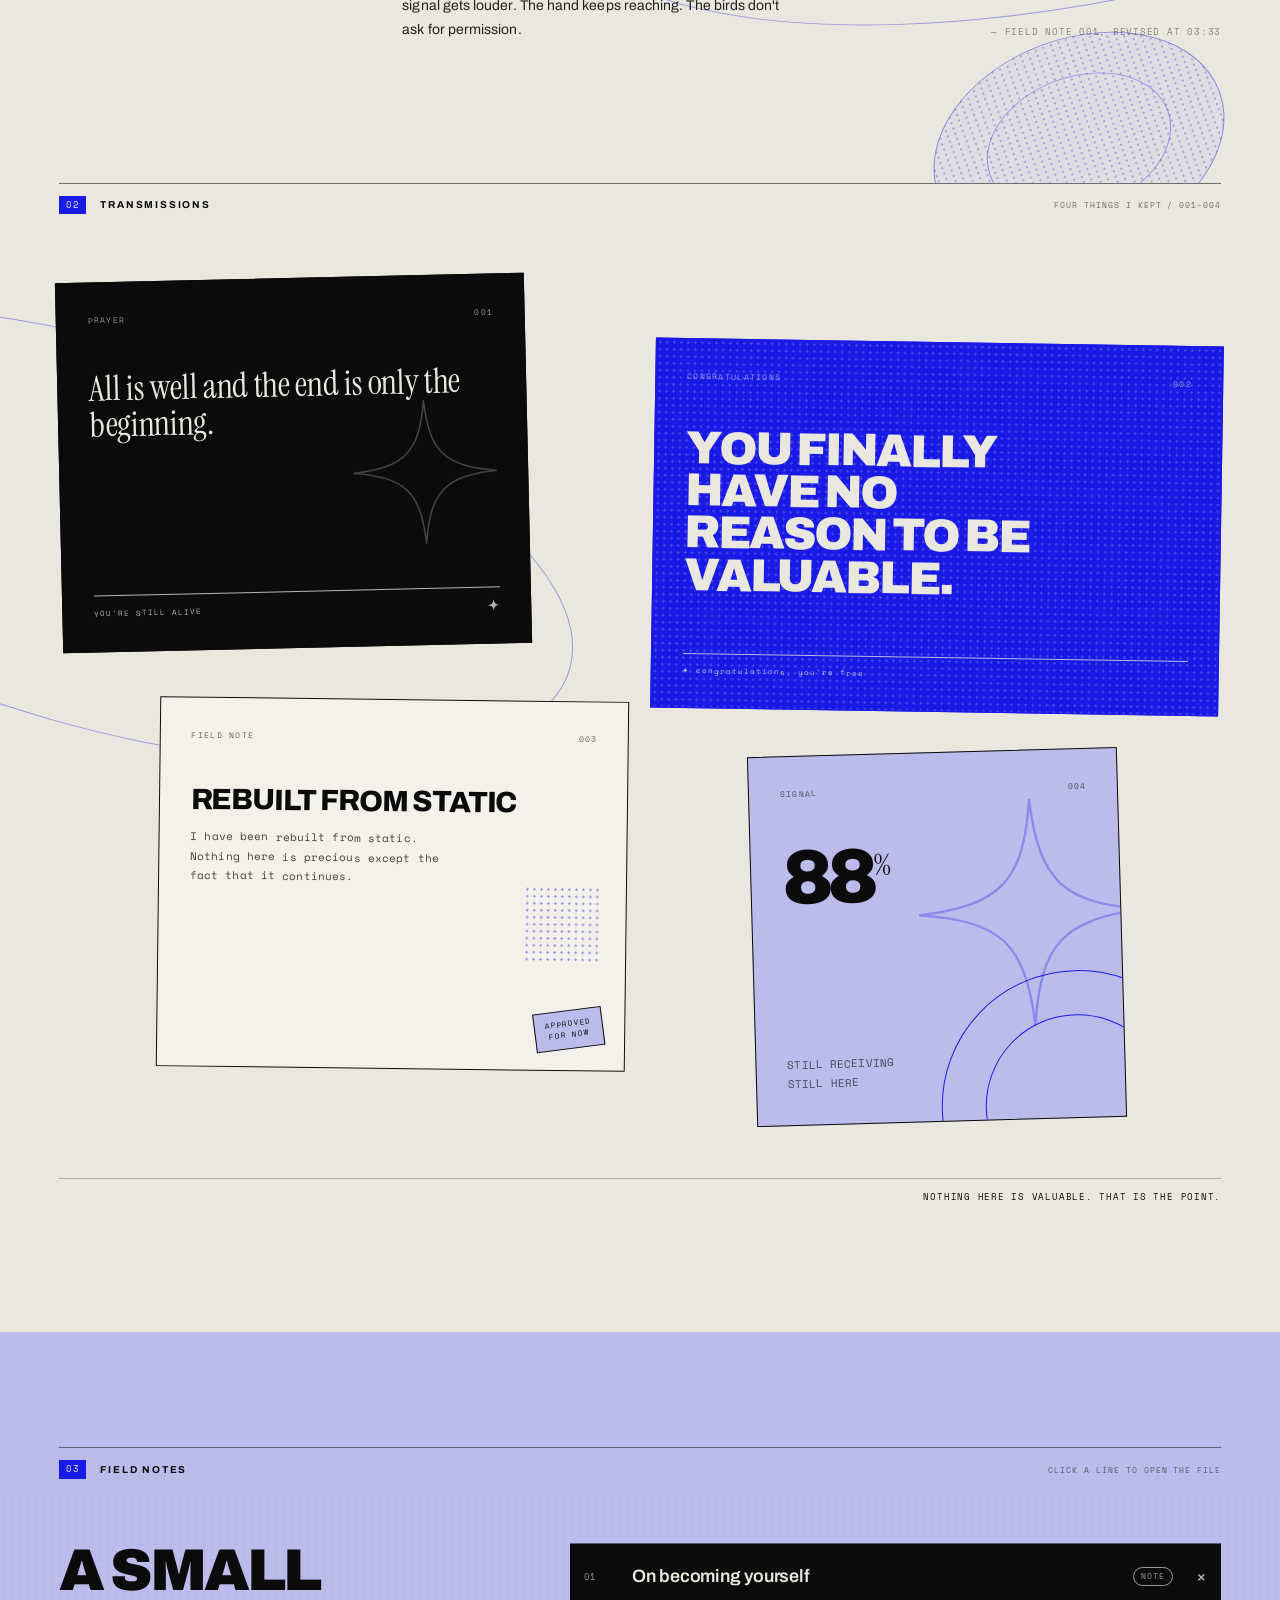
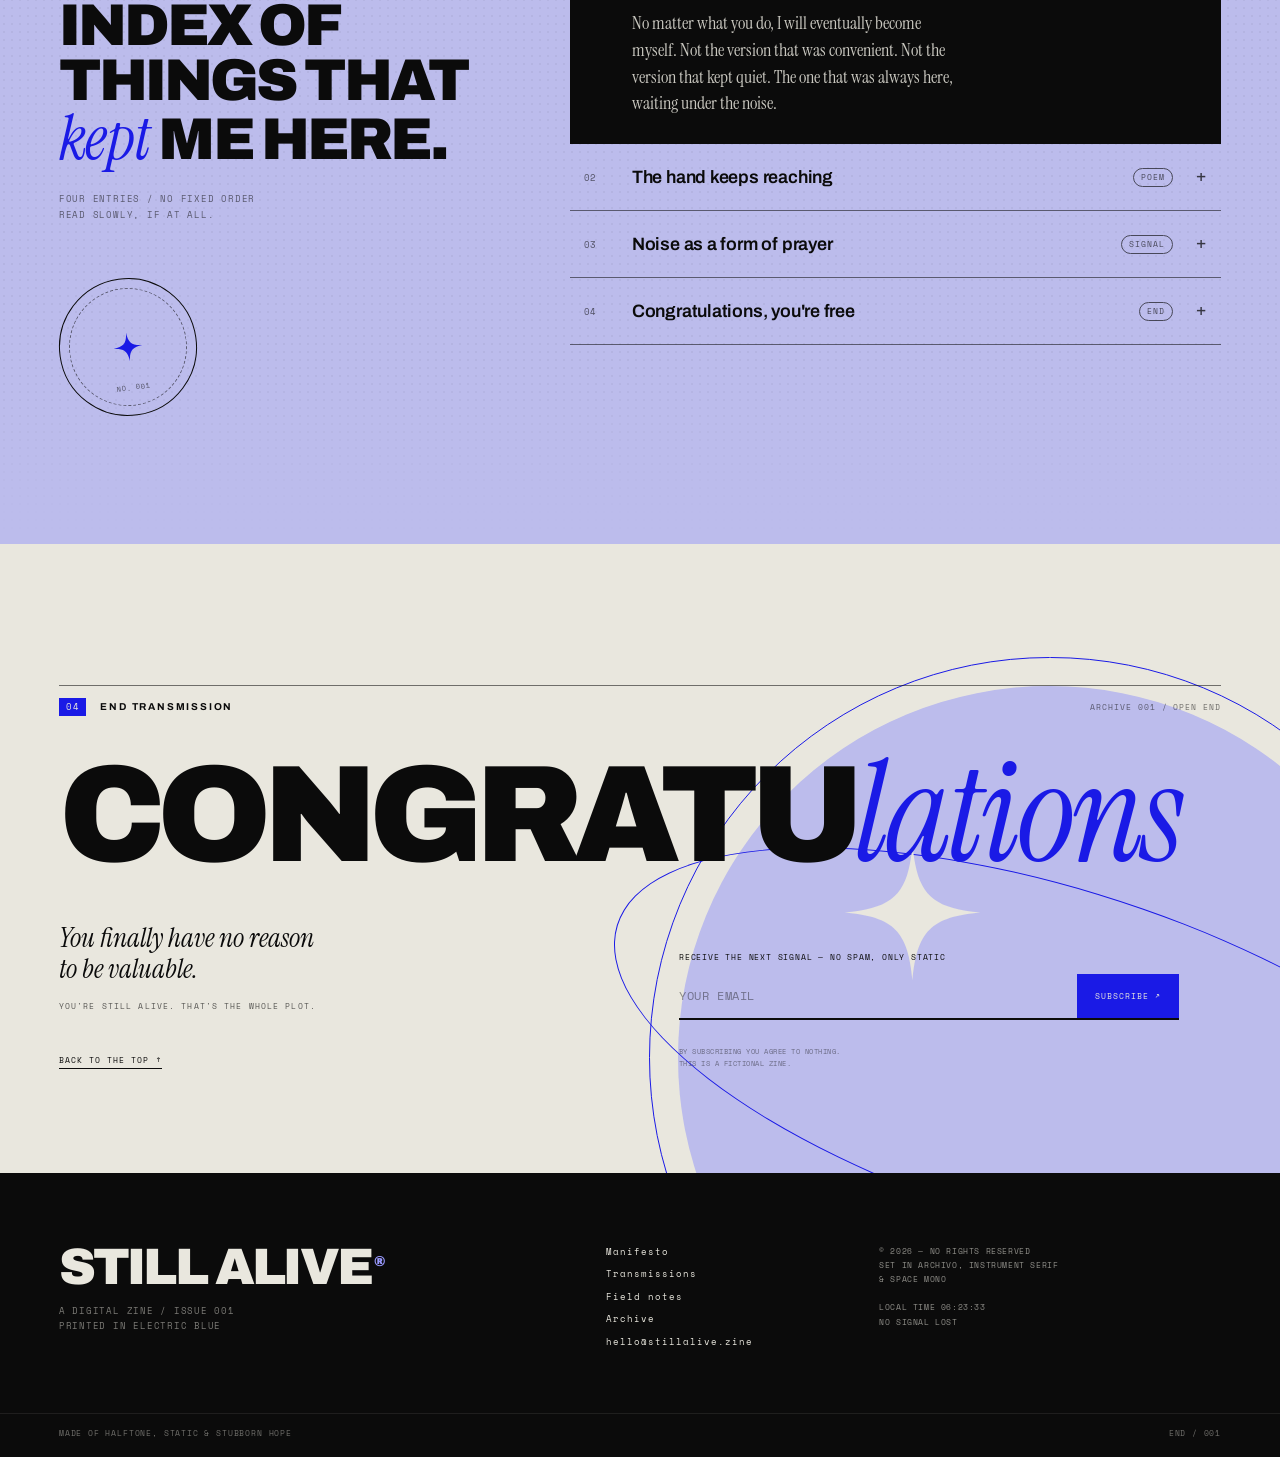
==== commit 1796b22b: "Fix The Hollow navigation on GitHub Pages" ====
--- a/still-alive/index.html
+++ b/still-alive/index.html
@@ -34,7 +34,7 @@
   <span class="worlds__label">Worlds</span>
   <span class="worlds__list">
     <a class="worlds__link" href="index.html" aria-current="page"><b>01</b>Still Alive</a>
-    <a class="worlds__link" href="hollow/"><b>02</b>The Hollow</a>
+    <a class="worlds__link" href="hollow/index.html"><b>02</b>The Hollow</a>
     <a class="worlds__link" href="../poster-site/"><b>03</b>Poster</a>
   </span>
 </nav>
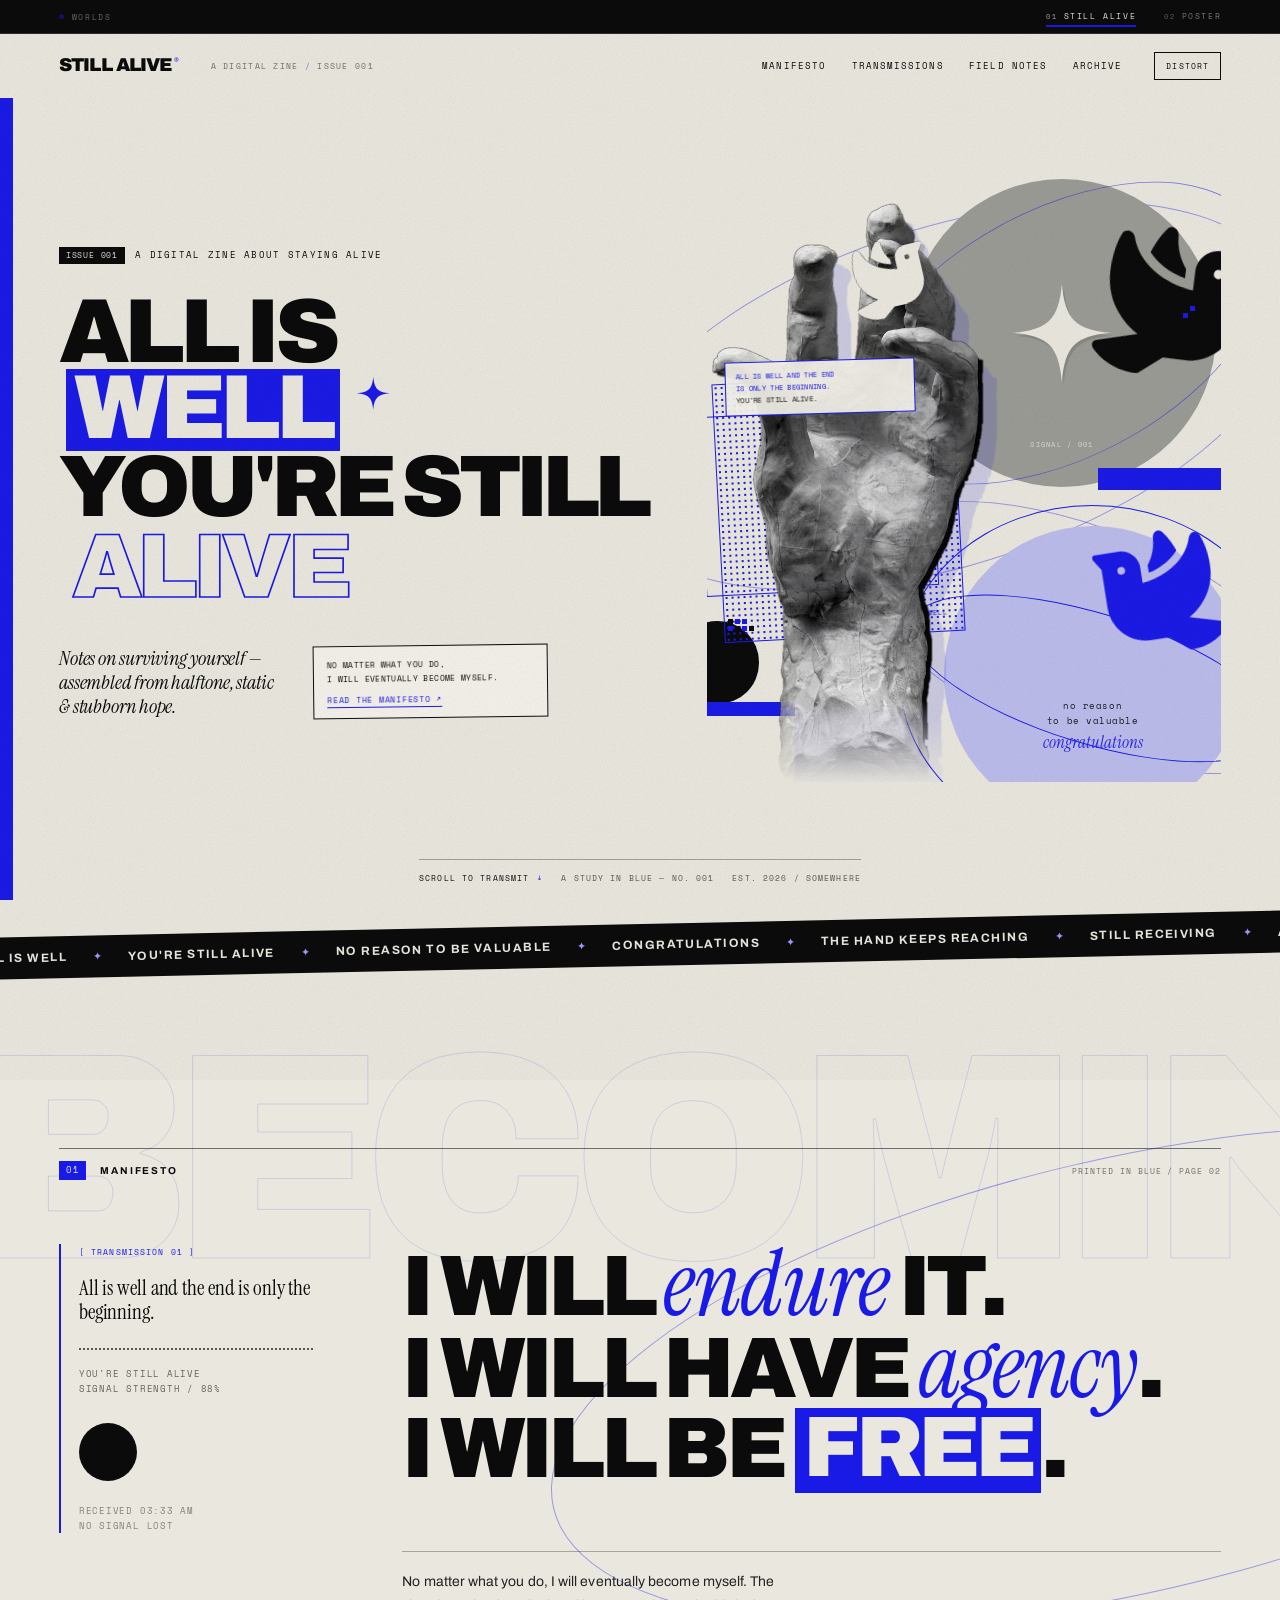
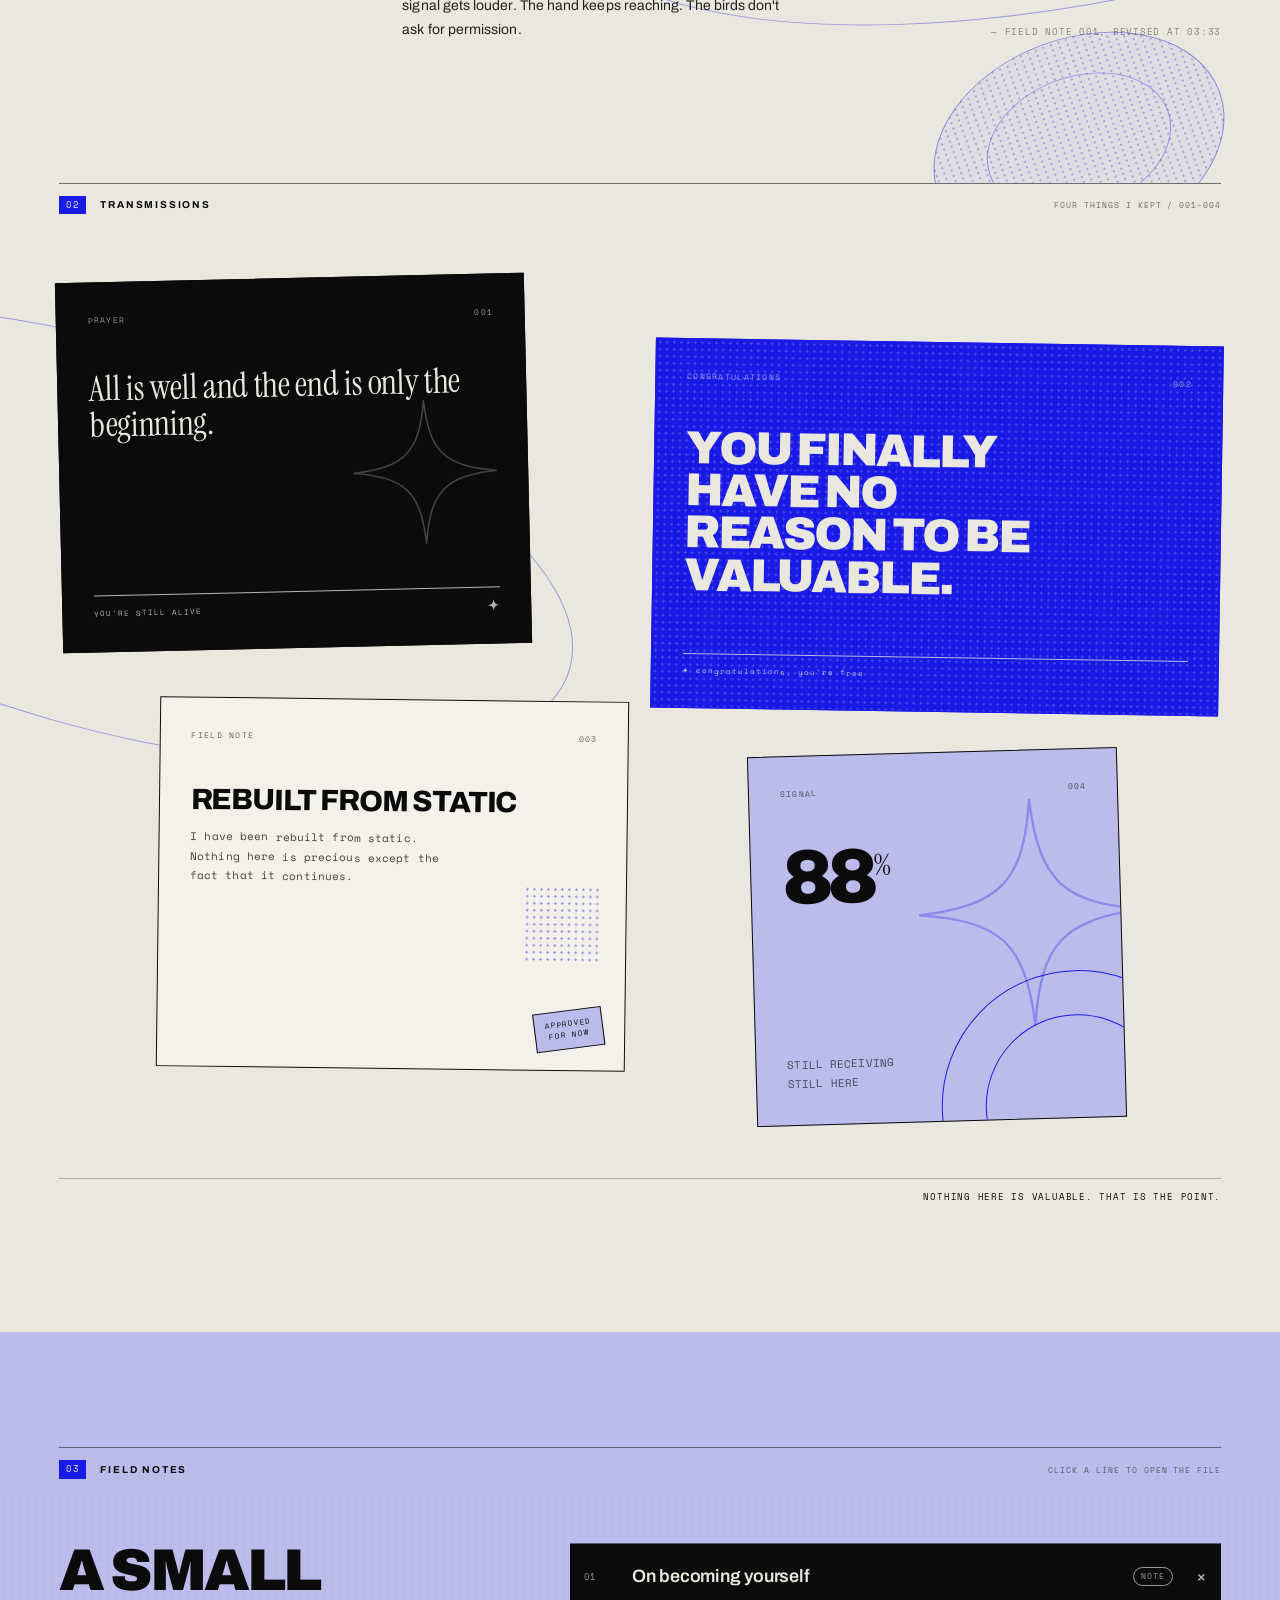
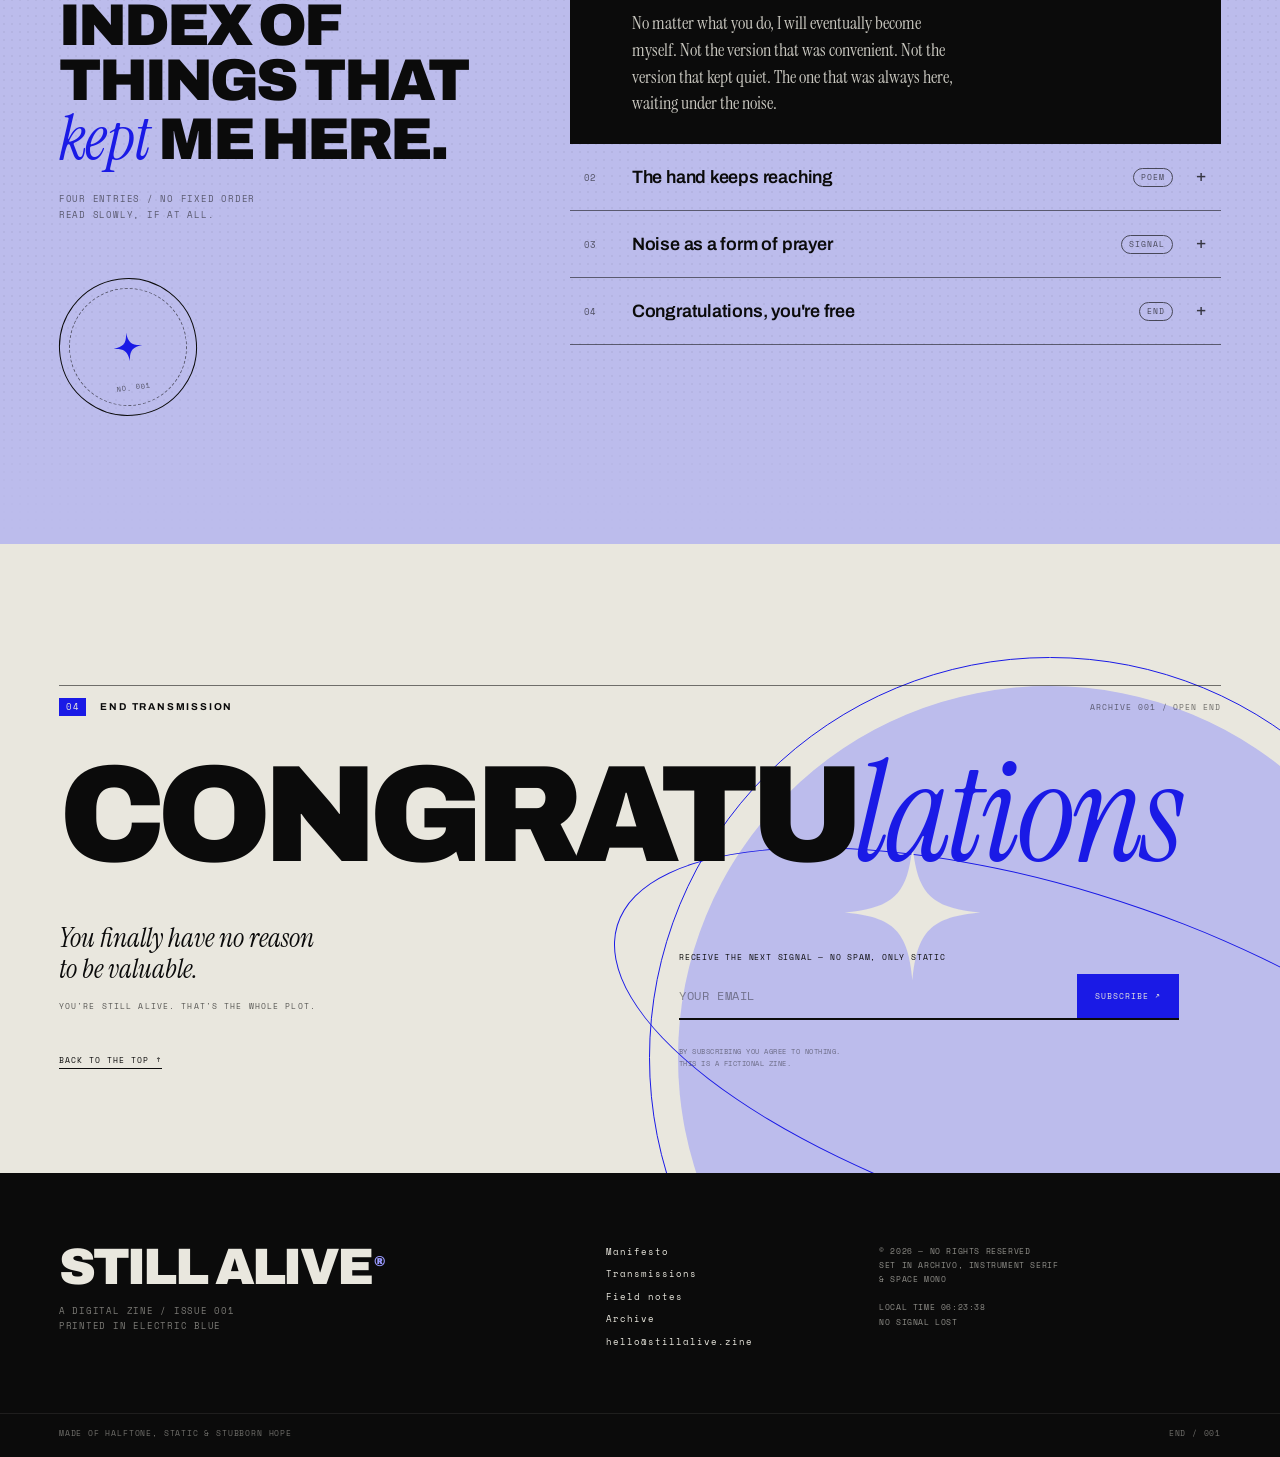
==== commit 7a3ad222: "Remove The Hollow and keep Still Alive as main experience" ====
--- a/still-alive/index.html
+++ b/still-alive/index.html
@@ -34,8 +34,7 @@
   <span class="worlds__label">Worlds</span>
   <span class="worlds__list">
     <a class="worlds__link" href="index.html" aria-current="page"><b>01</b>Still Alive</a>
-    <a class="worlds__link" href="hollow/index.html"><b>02</b>The Hollow</a>
-    <a class="worlds__link" href="../poster-site/"><b>03</b>Poster</a>
+    <a class="worlds__link" href="../poster-site/"><b>02</b>Poster</a>
   </span>
 </nav>
 
